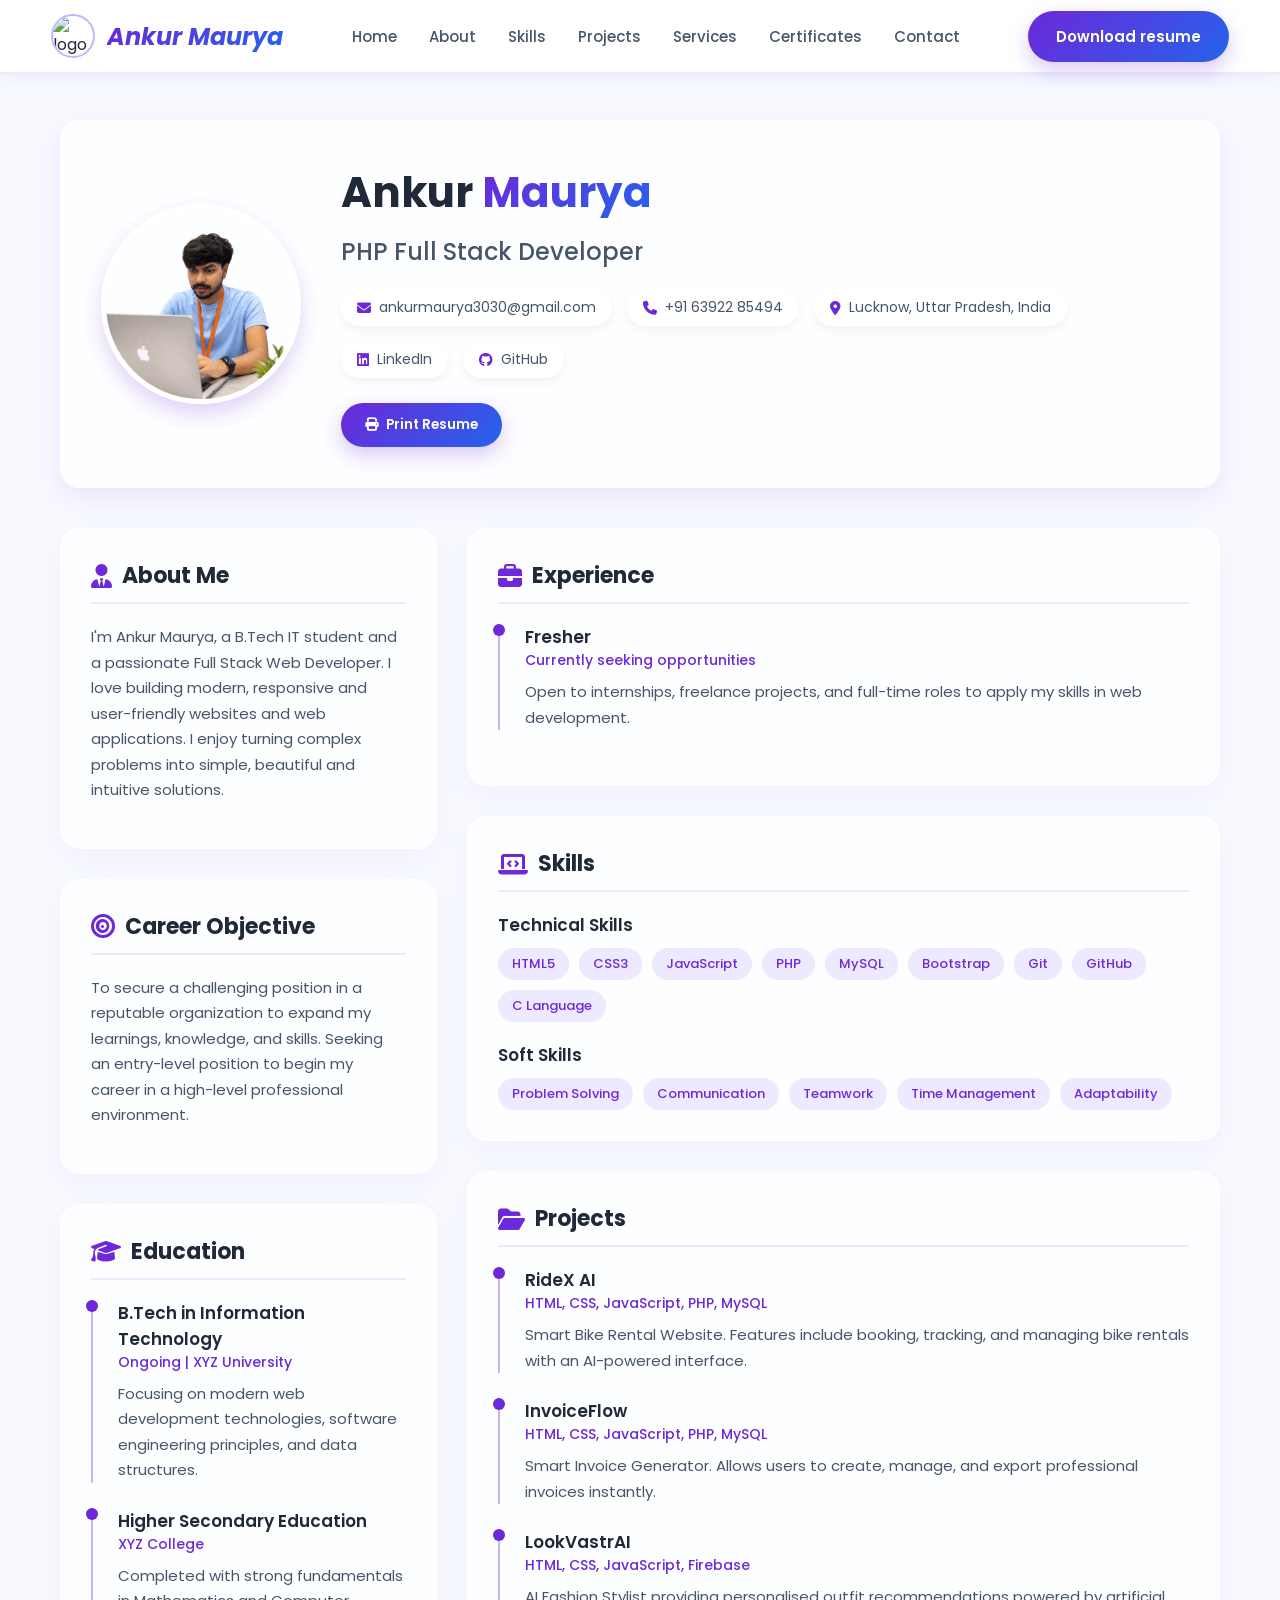
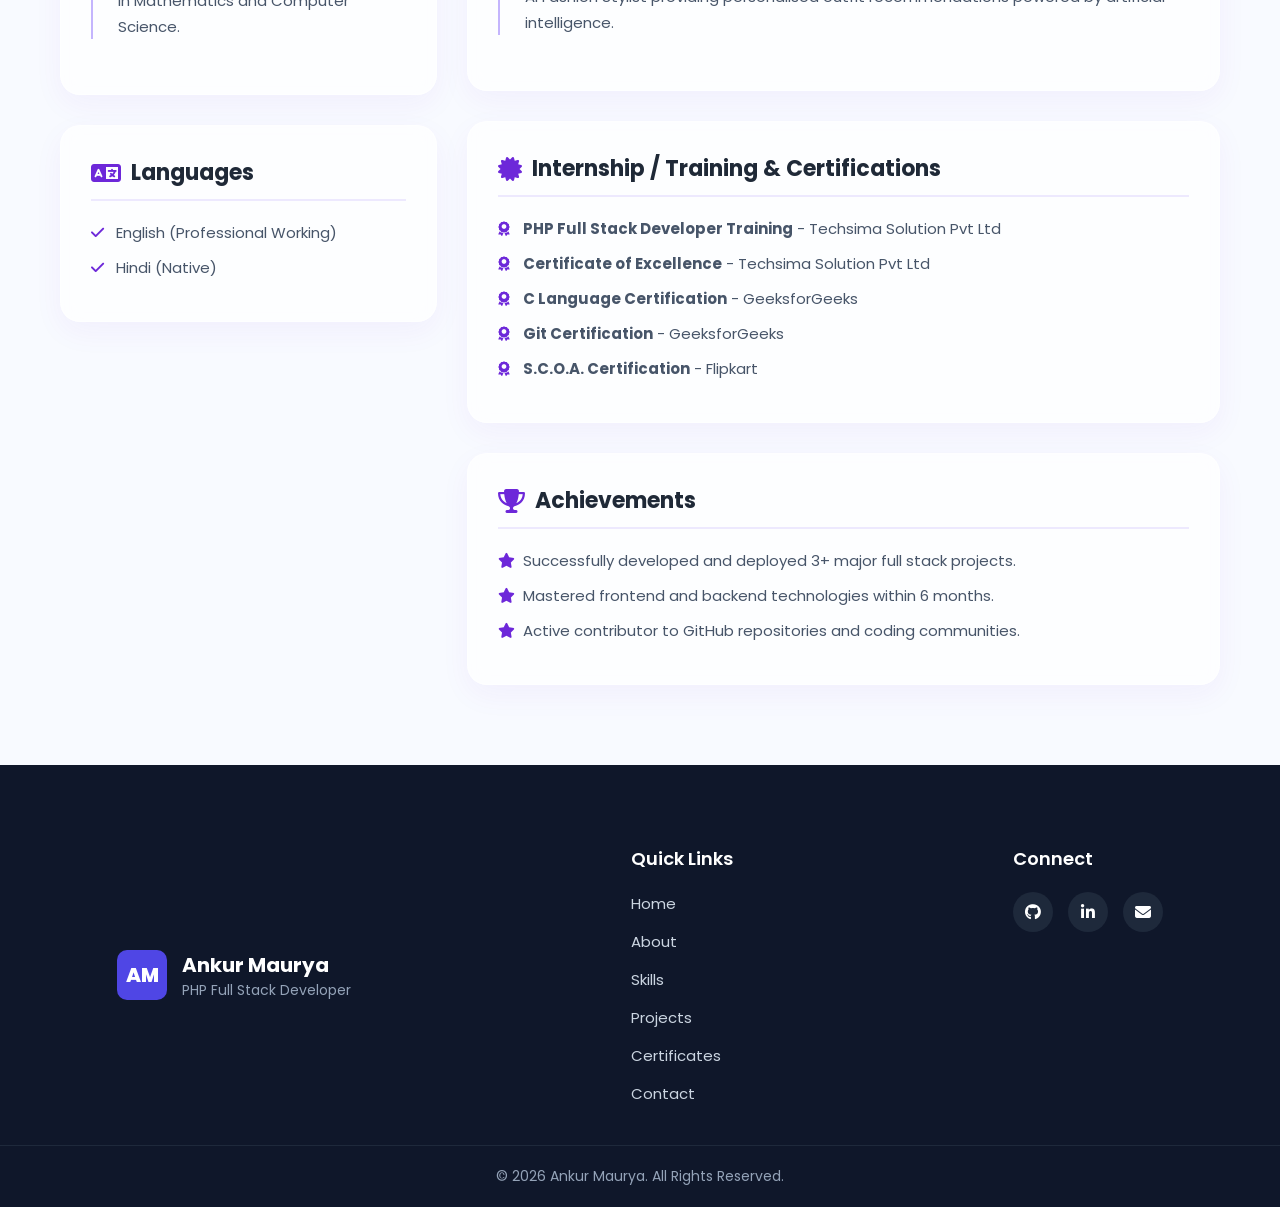
==== resume.html @ 9139eab4 "Add files via upload" ====
<!DOCTYPE html>
<html lang="en">
<head>
    <meta charset="UTF-8">
    <meta name="viewport" content="width=device-width, initial-scale=1.0">
    <title>Resume - Ankur Maurya</title>
    <link href="assests/css/style.css" rel="stylesheet">
    <link rel="stylesheet" href="https://cdnjs.cloudflare.com/ajax/libs/font-awesome/6.7.2/css/all.min.css">
    <link href="https://fonts.googleapis.com/css2?family=Poppins:wght@300;400;500;600;700;800&display=swap" rel="stylesheet">
    <style>
        .resume-container {
            max-width: 1200px;
            margin: 120px auto 50px auto;
            padding: 0 20px;
        }
        .resume-header-section {
            background: rgba(255, 255, 255, 0.7);
            backdrop-filter: blur(10px);
            border: 1px solid rgba(255, 255, 255, 0.5);
            border-radius: 20px;
            padding: 40px;
            display: flex;
            align-items: center;
            gap: 40px;
            box-shadow: 0 10px 30px rgba(109, 40, 217, 0.1);
            margin-bottom: 40px;
        }
        .resume-profile-img {
            width: 200px;
            height: 200px;
            border-radius: 50%;
            object-fit: cover;
            border: 5px solid #fff;
            box-shadow: 0 10px 20px rgba(109, 40, 217, 0.2);
        }
        .resume-header-info h1 {
            font-size: 42px;
            color: #1f2937;
            margin-bottom: 10px;
        }
        .resume-header-info h1 span {
            background: linear-gradient(135deg, #6d28d9, #2563eb);
            -webkit-background-clip: text;
            -webkit-text-fill-color: transparent;
        }
        .resume-job-title {
            font-size: 24px;
            color: #475569;
            font-weight: 500;
            margin-bottom: 20px;
        }
        .resume-contact-list {
            display: flex;
            flex-wrap: wrap;
            gap: 15px;
        }
        .resume-contact-item {
            display: flex;
            align-items: center;
            gap: 8px;
            background: #fff;
            padding: 8px 16px;
            border-radius: 50px;
            font-size: 14px;
            color: #475569;
            box-shadow: 0 4px 10px rgba(0, 0, 0, 0.05);
        }
        .resume-contact-item i {
            color: #6d28d9;
        }
        .resume-actions {
            margin-top: 25px;
            display: flex;
            gap: 15px;
        }
        .resume-btn {
            display: inline-flex;
            align-items: center;
            gap: 8px;
            padding: 12px 24px;
            border-radius: 50px;
            font-weight: 600;
            color: #fff;
            background: linear-gradient(135deg, #6d28d9, #2563eb);
            box-shadow: 0 8px 20px rgba(109, 40, 217, 0.25);
        }
        .resume-btn:hover {
            transform: translateY(-3px);
            box-shadow: 0 12px 28px rgba(109, 40, 217, 0.35);
            color: #fff;
        }
        .resume-btn-secondary {
            background: #fff;
            color: #6d28d9;
            border: 2px solid #ede9fe;
            box-shadow: 0 4px 10px rgba(0, 0, 0, 0.05);
        }
        .resume-btn-secondary:hover {
            border-color: #c4b5fd;
            background: #f8faff;
            color: #6d28d9;
        }
        .resume-grid {
            display: grid;
            grid-template-columns: 1fr 2fr;
            gap: 30px;
        }
        .resume-card {
            background: rgba(255, 255, 255, 0.7);
            backdrop-filter: blur(10px);
            border: 1px solid rgba(255, 255, 255, 0.5);
            border-radius: 20px;
            padding: 30px;
            box-shadow: 0 10px 30px rgba(109, 40, 217, 0.05);
            margin-bottom: 30px;
            transition: 0.3s;
        }
        .resume-card:hover {
            transform: translateY(-5px);
            box-shadow: 0 15px 35px rgba(109, 40, 217, 0.1);
        }
        .resume-section-title {
            font-size: 22px;
            color: #1f2937;
            margin-bottom: 20px;
            display: flex;
            align-items: center;
            gap: 10px;
            border-bottom: 2px solid #ede9fe;
            padding-bottom: 10px;
        }
        .resume-section-title i {
            color: #6d28d9;
            font-size: 24px;
        }
        .resume-text {
            color: #475569;
            line-height: 1.7;
            font-size: 15px;
            margin-bottom: 15px;
        }
        .resume-timeline-item {
            position: relative;
            padding-left: 25px;
            margin-bottom: 25px;
            border-left: 2px solid #c4b5fd;
        }
        .resume-timeline-item::before {
            content: "";
            position: absolute;
            left: -7px;
            top: 0;
            width: 12px;
            height: 12px;
            border-radius: 50%;
            background: #6d28d9;
        }
        .resume-item-title {
            font-weight: 600;
            color: #1f2937;
            font-size: 17px;
        }
        .resume-item-subtitle {
            color: #6d28d9;
            font-size: 14px;
            font-weight: 500;
            margin-bottom: 8px;
        }
        .resume-tag-container {
            display: flex;
            flex-wrap: wrap;
            gap: 10px;
        }
        .resume-tag {
            background: #ede9fe;
            color: #6d28d9;
            padding: 6px 14px;
            border-radius: 50px;
            font-size: 13px;
            font-weight: 500;
        }
        .resume-list {
            list-style: none;
        }
        .resume-list li {
            position: relative;
            padding-left: 25px;
            margin-bottom: 12px;
            color: #475569;
            font-size: 15px;
        }
        .resume-list li i {
            position: absolute;
            left: 0;
            top: 4px;
            color: #6d28d9;
        }
        @media (max-width: 991px) {
            .resume-grid {
                grid-template-columns: 1fr;
            }
            .resume-header-section {
                flex-direction: column;
                text-align: center;
            }
            .resume-contact-list {
                justify-content: center;
            }
            .resume-actions {
                justify-content: center;
            }
        }
        @media print {
            body {
                background: #fff;
            }
            .header, .footer, .back-top, .resume-actions, .side-menu {
                display: none !important;
            }
            .resume-container {
                margin: 0;
                padding: 0;
            }
            .resume-header-section, .resume-card {
                box-shadow: none;
                border: none;
            }
        }
    </style>
</head>
<body>
    <header class="header">
        <nav class="nav">
            <div class="nav-logo">
                <img src="images/logo.png" alt="logo" class="nav-img">
                <div class="nav-text">
                    <h2><i><b>Ankur Maurya</b></i></h2>
                </div>
            </div>
            <ul class="nav-links">
                <li><a href="index.html#home" class="nav-link">Home</a></li>
                <li><a href="index.html#about" class="nav-link">About</a></li>
                <li><a href="index.html#skills" class="nav-link">Skills</a></li>
                <li><a href="index.html#projects" class="nav-link">Projects</a></li>
                <li><a href="index.html#services" class="nav-link">Services</a></li>
                <li><a href="index.html#certificates" class="nav-link">Certificates</a></li>
                <li><a href="index.html#contact" class="nav-link">Contact</a></li>
            </ul>
            <div class="nav-actions">
                <a href="resume.html" class="nav-btn">Download resume</a>
                <div class="nav-menu-btn" id="menuBtn">
                    <i class="fa-solid fa-bars"></i>
                </div>
            </div>
        </nav>
        
        <div class="side-menu" id="sideMenu">
            <span class="side-menu-close" id="closeBtn">&times;</span>
            <div class="side-menu-user">
                <img src="images/user.png" alt="User" class="side-menu-img">
            </div>
            <ul class="side-menu-links">
                <li><a href="index.html#home" class="side-link">Home</a></li>
                <li><a href="index.html#about" class="side-link">About</a></li>
                <li><a href="index.html#skills" class="side-link">Skills</a></li>
                <li><a href="index.html#projects" class="side-link">Projects</a></li>
                <li><a href="index.html#services" class="side-link">Services</a></li>
                <li><a href="index.html#certificates" class="side-link">Certificates</a></li>
                <li><a href="index.html#contact" class="side-link">Contact</a></li>
            </ul>
        </div>
    </header>

    <div class="resume-container">
        <div class="resume-header-section" data-animate="fade-up">
            <img src="assests/images/ankurm.png" alt="Ankur Maurya" class="resume-profile-img">
            <div class="resume-header-info">
                <h1>Ankur <span>Maurya</span></h1>
                <div class="resume-job-title">PHP Full Stack Developer</div>
                
                <div class="resume-contact-list">
                    <div class="resume-contact-item">
                        <i class="fa-solid fa-envelope"></i> ankurmaurya3030@gmail.com
                    </div>
                    <div class="resume-contact-item">
                        <i class="fa-solid fa-phone"></i> +91 63922 85494
                    </div>
                    <div class="resume-contact-item">
                        <i class="fa-solid fa-location-dot"></i> Lucknow, Uttar Pradesh, India
                    </div>
                    <a href="#" class="resume-contact-item" target="_blank">
                        <i class="fa-brands fa-linkedin"></i> LinkedIn
                    </a>
                    <a href="#" class="resume-contact-item" target="_blank">
                        <i class="fa-brands fa-github"></i> GitHub
                    </a>
                </div>
                
                <div class="resume-actions">
                    <button class="resume-btn" onclick="window.print()">
                        <i class="fa-solid fa-print"></i> Print Resume
                    </button>
                    
                </div>
            </div>
        </div>

        <div class="resume-grid">
            <div class="resume-column-left">
                <div class="resume-card" data-animate="fade-right">
                    <h2 class="resume-section-title"><i class="fa-solid fa-user-tie"></i> About Me</h2>
                    <p class="resume-text">
                        I'm Ankur Maurya, a B.Tech IT student and a passionate Full Stack Web Developer. I love building modern, responsive and user-friendly websites and web applications. I enjoy turning complex problems into simple, beautiful and intuitive solutions.
                    </p>
                </div>

                <div class="resume-card" data-animate="fade-right">
                    <h2 class="resume-section-title"><i class="fa-solid fa-bullseye"></i> Career Objective</h2>
                    <p class="resume-text">
                        To secure a challenging position in a reputable organization to expand my learnings, knowledge, and skills. Seeking an entry-level position to begin my career in a high-level professional environment.
                    </p>
                </div>

                <div class="resume-card" data-animate="fade-right">
                    <h2 class="resume-section-title"><i class="fa-solid fa-graduation-cap"></i> Education</h2>
                    
                    <div class="resume-timeline-item">
                        <div class="resume-item-title">B.Tech in Information Technology</div>
                        <div class="resume-item-subtitle">Ongoing | XYZ University</div>
                        <p class="resume-text">Focusing on modern web development technologies, software engineering principles, and data structures.</p>
                    </div>
                    
                    <div class="resume-timeline-item">
                        <div class="resume-item-title">Higher Secondary Education</div>
                        <div class="resume-item-subtitle">XYZ College</div>
                        <p class="resume-text">Completed with strong fundamentals in Mathematics and Computer Science.</p>
                    </div>
                </div>

                <div class="resume-card" data-animate="fade-right">
                    <h2 class="resume-section-title"><i class="fa-solid fa-language"></i> Languages</h2>
                    <ul class="resume-list">
                        <li><i class="fa-solid fa-check"></i> English (Professional Working)</li>
                        <li><i class="fa-solid fa-check"></i> Hindi (Native)</li>
                    </ul>
                </div>
            </div>

            <div class="resume-column-right">
                <div class="resume-card" data-animate="fade-left">
                    <h2 class="resume-section-title"><i class="fa-solid fa-briefcase"></i> Experience</h2>
                    <div class="resume-timeline-item">
                        <div class="resume-item-title">Fresher</div>
                        <div class="resume-item-subtitle">Currently seeking opportunities</div>
                        <p class="resume-text">Open to internships, freelance projects, and full-time roles to apply my skills in web development.</p>
                    </div>
                </div>
                
                <div class="resume-card" data-animate="fade-left">
                    <h2 class="resume-section-title"><i class="fa-solid fa-laptop-code"></i> Skills</h2>
                    
                    <h3 class="resume-item-title" style="margin-bottom: 10px;">Technical Skills</h3>
                    <div class="resume-tag-container" style="margin-bottom: 20px;">
                        <span class="resume-tag">HTML5</span>
                        <span class="resume-tag">CSS3</span>
                        <span class="resume-tag">JavaScript</span>
                        <span class="resume-tag">PHP</span>
                        <span class="resume-tag">MySQL</span>
                        <span class="resume-tag">Bootstrap</span>
                        <span class="resume-tag">Git</span>
                        <span class="resume-tag">GitHub</span>
                        <span class="resume-tag">C Language</span>
                    </div>

                    <h3 class="resume-item-title" style="margin-bottom: 10px;">Soft Skills</h3>
                    <div class="resume-tag-container">
                        <span class="resume-tag">Problem Solving</span>
                        <span class="resume-tag">Communication</span>
                        <span class="resume-tag">Teamwork</span>
                        <span class="resume-tag">Time Management</span>
                        <span class="resume-tag">Adaptability</span>
                    </div>
                </div>

                <div class="resume-card" data-animate="fade-left">
                    <h2 class="resume-section-title"><i class="fa-solid fa-folder-open"></i> Projects</h2>
                    
                    <div class="resume-timeline-item">
                        <div class="resume-item-title">RideX AI</div>
                        <div class="resume-item-subtitle">HTML, CSS, JavaScript, PHP, MySQL</div>
                        <p class="resume-text">Smart Bike Rental Website. Features include booking, tracking, and managing bike rentals with an AI-powered interface.</p>
                    </div>
                    
                    <div class="resume-timeline-item">
                        <div class="resume-item-title">InvoiceFlow</div>
                        <div class="resume-item-subtitle">HTML, CSS, JavaScript, PHP, MySQL</div>
                        <p class="resume-text">Smart Invoice Generator. Allows users to create, manage, and export professional invoices instantly.</p>
                    </div>

                    <div class="resume-timeline-item">
                        <div class="resume-item-title">LookVastrAI</div>
                        <div class="resume-item-subtitle">HTML, CSS, JavaScript, Firebase</div>
                        <p class="resume-text">AI Fashion Stylist providing personalised outfit recommendations powered by artificial intelligence.</p>
                    </div>
                </div>
                
                <div class="resume-card" data-animate="fade-left">
                    <h2 class="resume-section-title"><i class="fa-solid fa-certificate"></i> Internship / Training & Certifications</h2>
                    <ul class="resume-list">
                        <li><i class="fa-solid fa-award"></i> <strong>PHP Full Stack Developer Training</strong> - Techsima Solution Pvt Ltd</li>
                        <li><i class="fa-solid fa-award"></i> <strong>Certificate of Excellence</strong> - Techsima Solution Pvt Ltd</li>
                        <li><i class="fa-solid fa-award"></i> <strong>C Language Certification</strong> - GeeksforGeeks</li>
                        <li><i class="fa-solid fa-award"></i> <strong>Git Certification</strong> - GeeksforGeeks</li>
                        <li><i class="fa-solid fa-award"></i> <strong>S.C.O.A. Certification</strong> - Flipkart</li>
                    </ul>
                </div>

                <div class="resume-card" data-animate="fade-left">
                    <h2 class="resume-section-title"><i class="fa-solid fa-trophy"></i> Achievements</h2>
                    <ul class="resume-list">
                        <li><i class="fa-solid fa-star"></i> Successfully developed and deployed 3+ major full stack projects.</li>
                        <li><i class="fa-solid fa-star"></i> Mastered frontend and backend technologies within 6 months.</li>
                        <li><i class="fa-solid fa-star"></i> Active contributor to GitHub repositories and coding communities.</li>
                    </ul>
                </div>
            </div>
        </div>
    </div>

    <footer class="footer">
        <div class="footer-top">
            <div class="footer-brand">
                <div class="footer-logo">AM</div>
                <div class="footer-brand-text">
                    <p class="footer-name">Ankur Maurya</p>
                    <p class="footer-role">PHP Full Stack Developer</p>
                </div>
            </div>
            <div class="footer-links">
                <p class="footer-title">Quick Links</p>
                <div class="footer-nav">
                    <a href="index.html#home" class="footer-link">Home</a>
                    <a href="index.html#about" class="footer-link">About</a>
                    <a href="index.html#skills" class="footer-link">Skills</a>
                    <a href="index.html#projects" class="footer-link">Projects</a>
                    <a href="index.html#certificates" class="footer-link">Certificates</a>
                    <a href="index.html#contact" class="footer-link">Contact</a>
                </div>
            </div>
            <div class="footer-connect">
                <p class="footer-title">Connect</p>
                <div class="footer-social-list">
                    <a href="#" class="footer-social-icon" target="_blank"><i class="fa-brands fa-github"></i></a>
                    <a href="#" class="footer-social-icon footer-icon-linkedin" target="_blank"><i class="fa-brands fa-linkedin-in"></i></a>
                    <a href="mailto:ankurmaurya3030@gmail.com" class="footer-social-icon footer-icon-mail"><i class="fa-solid fa-envelope"></i></a>
                </div>
            </div>
        </div>
        <div class="footer-bottom">
            <p class="footer-copy">&copy; <span id="footerYear"></span> Ankur Maurya. All Rights Reserved.</p>
        </div>
    </footer>

    <button class="back-top" id="backTop">
        <i class="fa-solid fa-arrow-up"></i>
    </button>

    <script src="assests/js/script.js"></script>
</body>
</html>
---- assests/css/style.css ----
@import url('https://fonts.googleapis.com/css2?family=Poppins:wght@300;400;500;600;700;800&display=swap');

/* ANIMATIONS BASE CLASSES */
[data-animate] {
    opacity: 0;
    transition: opacity 0.7s ease, transform 0.7s ease;
}

[data-animate="fade-up"] {
    transform: translateY(55px);
}

[data-animate="fade-left"] {
    transform: translateX(-60px);
}

[data-animate="fade-right"] {
    transform: translateX(60px);
}

[data-animate="zoom"] {
    transform: scale(0.85);
}

[data-animate].animated {
    opacity: 1;
    transform: translate(0) scale(1);
}

* {
    margin: 0;
    padding: 0;
    box-sizing: border-box;
    font-family: 'Poppins', sans-serif;
    text-decoration: none;
    list-style: none;
}

html {
    scroll-behavior: smooth;
}

body {
    background: #f8faff;
    color: #1f2937;
    overflow-x: hidden;
    opacity: 0;
    transition: opacity 0.8s ease;
}

img {
    width: 100%;
    display: block;
}

a {
    color: inherit;
    transition: 0.3s;
}

button {
    border: none;
    outline: none;
    cursor: pointer;
    transition: 0.35s;
}

button:active {
    transform: scale(0.95);
}

.header {
    position: fixed;
    top: 0;
    left: 0;
    width: 100%;
    background: #ffffff;
    box-shadow: 0 2px 20px rgba(79, 70, 229, 0.10);
    border-bottom: 2px solid #ede9fe;
    z-index: 1000;
    transition: 0.4s;
}

.nav {
    max-width: 1250px;
    margin: 0 auto;
    height: 72px;
    display: flex;
    justify-content: space-between;
    align-items: center;
    padding: 0 36px;
}

.nav-logo {
    display: flex;
    align-items: center;
    gap: 12px;
}

.nav-img {
    width: 44px;
    height: 44px;
    object-fit: cover;
    border-radius: 50%;
    border: 2px solid #c4b5fd;
    transition: 0.4s;
}

.nav-logo:hover .nav-img {
    transform: rotate(10deg) scale(1.08);
}

.nav-text h2 {
    font-size: 24px;
    font-weight: 800;
    background: linear-gradient(135deg, #6d28d9, #2563eb);
    -webkit-background-clip: text;
    -webkit-text-fill-color: transparent;
    transition: 0.3s;
}

.nav-links {
    display: flex;
    gap: 32px;
    align-items: center;
}

.nav-link {
    position: relative;
    font-size: 15px;
    font-weight: 500;
    color: #475569;
    transition: color 0.3s ease, transform 0.3s ease;
}

.nav-link::after {
    content: "";
    position: absolute;
    left: 0;
    bottom: -6px;
    width: 0;
    height: 2px;
    background: #6d28d9;
    transition: 0.3s;
}

.nav-link:hover {
    color: #6d28d9;
    transform: translateY(-2px);
}

.nav-link:hover::after {
    width: 100%;
}

.nav-link.active {
    color: #6d28d9;
    font-weight: 700;
}

.nav-link.active::after {
    width: 100%;
}

.nav-actions {
    display: flex;
    align-items: center;
    gap: 20px;
}

.nav-btn {
    display: flex;
    align-items: center;
    justify-content: center;
    padding: 14px 28px;
    background: linear-gradient(135deg, #6d28d9, #2563eb);
    color: #ffffff;
    font-size: 15px;
    font-weight: 600;
    border-radius: 50px;
    transition: all 0.3s ease;
    box-shadow: 0 8px 20px rgba(109, 40, 217, 0.25);
}

.nav-btn:hover {
    background: linear-gradient(135deg, #5b21b6, #1d4ed8);
    transform: translateY(-3px);
    box-shadow: 0 12px 28px rgba(109, 40, 217, 0.35);
    color: #ffffff;
}

.nav-menu-btn {
    display: none;
    font-size: 26px;
    color: #6d28d9;
    cursor: pointer;
    transition: 0.3s;
}

.side-menu {
    position: fixed;
    top: 0;
    left: -100%;
    width: 280px;
    height: 100vh;
    background: #ffffff;
    box-shadow: 6px 0 30px rgba(79, 70, 229, 0.12);
    transition: 0.4s ease;
    z-index: 2000;
    padding: 30px;
    border-right: 2px solid #ede9fe;
}

.side-menu.active {
    left: 0;
}

.side-menu-close {
    font-size: 32px;
    cursor: pointer;
    float: right;
    color: #6d28d9;
    transition: 0.3s;
}

.side-menu-close:hover {
    transform: rotate(90deg);
}

.side-menu-user {
    margin-top: 60px;
    text-align: center;
}

.side-menu-img {
    width: 120px;
    height: 120px;
    border-radius: 50%;
    margin: 0 auto;
    border: 3px solid #6d28d9;
    box-shadow: 0 0 18px rgba(109, 40, 217, 0.2);
}

.side-menu-links {
    margin-top: 30px;
    display: flex;
    flex-direction: column;
    gap: 15px;
    text-align: center;
}

.side-link {
    font-size: 16px;
    color: #475569;
    font-weight: 500;
}

.hero {
    min-height: 100vh;
    display: flex;
    justify-content: center;
    align-items: center;
    padding: 100px 8% 60px;
    background: linear-gradient(135deg, #f0f4ff 0%, #faf5ff 50%, #f0f9ff 100%);
}

.hero-left {
    width: 50%;
    max-width: 600px;
}

.hero-badge {
    display: inline-flex;
    align-items: center;
    gap: 10px;
    padding: 10px 20px;
    background: #ffffff;
    border: 2px solid #e0e7ff;
    border-radius: 50px;
    margin-bottom: 20px;
    box-shadow: 0 4px 20px rgba(79, 70, 229, 0.1);
}

.hero-dot {
    width: 10px;
    height: 10px;
    border-radius: 50%;
    background: #22c55e;
}

.hero-badge-text {
    font-size: 14px;
    font-weight: 600;
    color: #4f46e5;
}

.hero-tag {
    display: inline-block;
    padding: 10px 22px;
    border-radius: 50px;
    background: #eef2ff;
    color: #4f46e5;
    font-size: 14px;
    font-weight: 600;
    margin-bottom: 28px;
    border: 1px solid #c7d2fe;
}

.hero-subtitle {
    font-size: 20px;
    color: #64748b;
    font-weight: 500;
    margin-bottom: 8px;
}

.hero-title {
    font-size: 72px;
    font-weight: 900;
    color: #0f172a;
    line-height: 1.1;
    margin-bottom: 18px;
}

.hero-highlight {
    background: linear-gradient(135deg, #4f46e5, #7c3aed);
    -webkit-background-clip: text;
    -webkit-text-fill-color: transparent;
}

.hero-role {
    font-size: 26px;
    font-weight: 700;
    color: #1e293b;
    margin-bottom: 22px;
}

.hero-role-prefix {
    color: #64748b;
    font-weight: 500;
}

.hero-typing {
    color: #4f46e5;
}

.hero-text {
    font-size: 17px;
    line-height: 30px;
    color: #64748b;
    max-width: 520px;
    margin-bottom: 38px;
}

.hero-buttons {
    display: flex;
    align-items: center;
    gap: 18px;
    margin-bottom: 42px;
}

.hero-btn-primary {
    padding: 16px 36px;
    border-radius: 50px;
    background: linear-gradient(135deg, #4f46e5, #7c3aed);
    color: #ffffff;
    font-size: 16px;
    font-weight: 700;
    display: flex;
    align-items: center;
    gap: 10px;
    box-shadow: 0 12px 35px rgba(79, 70, 229, 0.4);
}

.hero-btn-primary:hover {
    transform: translateY(-5px);
    box-shadow: 0 18px 45px rgba(79, 70, 229, 0.5);
}

.hero-btn-secondary {
    padding: 16px 36px;
    border-radius: 50px;
    background: #ffffff;
    color: #4f46e5;
    font-size: 16px;
    font-weight: 700;
    border: 2px solid #4f46e5;
    display: flex;
    align-items: center;
    gap: 10px;
}

.hero-btn-secondary:hover {
    background: #4f46e5;
    color: #ffffff;
    transform: translateY(-5px);
    box-shadow: 0 12px 35px rgba(79, 70, 229, 0.3);
}

.hero-social {
    display: flex;
    align-items: center;
    gap: 14px;
}

.hero-social-link {
    display: flex;
    align-items: center;
    gap: 8px;
    padding: 10px 20px;
    border-radius: 50px;
    background: #ffffff;
    border: 2px solid #e2e8f0;
    color: #374151;
    font-size: 14px;
    font-weight: 600;
    box-shadow: 0 4px 15px rgba(0, 0, 0, 0.06);
}

.hero-social-link:hover {
    background: #1a1a2e;
    color: #ffffff;
    border-color: #1a1a2e;
    transform: translateY(-4px);
    box-shadow: 0 10px 25px rgba(0, 0, 0, 0.2);
}

.hero-linkedin:hover {
    background: #0a66c2;
    border-color: #0a66c2;
}

.hero-mail:hover {
    background: #ea4335;
    border-color: #ea4335;
}

.hero-right {
    width: 50%;
    display: flex;
    justify-content: center;
    align-items: center;
    position: relative;
}

.hero-img-box {
    width: 400px;
    height: 400px;
    border-radius: 50%;
    background: linear-gradient(135deg, #eef2ff, #f5f3ff);
    border: 4px solid #e0e7ff;
    overflow: hidden;
    display: flex;
    align-items: flex-end;
    justify-content: center;
    box-shadow: 0 30px 80px rgba(79, 70, 229, 0.25);
}

.hero-img {
    width: 100%;
    height: 100%;
    object-fit: cover;
}

.hero-stat {
    position: absolute;
    display: flex;
    align-items: center;
    gap: 12px;
    background: #ffffff;
    border-radius: 18px;
    padding: 14px 18px;
    box-shadow: 0 15px 40px rgba(0, 0, 0, 0.12);
    border: 2px solid #e0e7ff;
}

.hero-stat-left {
    left: -30px;
    top: 60px;
}

.hero-stat-right {
    right: -20px;
    bottom: 80px;
}

.hero-stat-icon {
    font-size: 28px;
    color: #4f46e5;
}

.hero-stat-text {
    display: flex;
    flex-direction: column;
}

.hero-stat-num {
    font-size: 18px;
    font-weight: 800;
    color: #0f172a;
}

.hero-stat-desc {
    font-size: 12px;
    color: #64748b;
    font-weight: 500;
}

.about {
    padding: 100px 8%;
    display: flex;
    align-items: center;
    gap: 60px;
    max-width: 1250px;
    margin: 0 auto;
}

.about-left {
    width: 45%;
    position: relative;
}

.about-img {
    width: 100%;
    border-radius: 20px;
    background: #eef2ff;
}

.about-work {
    position: absolute;
    bottom: 30px;
    right: -30px;
    background: #ffffff;
    padding: 15px 25px;
    border-radius: 15px;
    box-shadow: 0 10px 30px rgba(0, 0, 0, 0.1);
    display: flex;
    align-items: center;
    gap: 15px;
}

.about-dot {
    width: 15px;
    height: 15px;
    background: #22c55e;
    border-radius: 50%;
}

.about-work-title {
    font-size: 16px;
    color: #0f172a;
}

.about-work-desc {
    font-size: 13px;
    color: #64748b;
}

.about-right {
    width: 55%;
}

.about-label {
    font-size: 14px;
    font-weight: 600;
    color: #4f46e5;
    display: flex;
    align-items: center;
    gap: 8px;
    margin-bottom: 10px;
}

.about-label-icon {
    font-size: 10px;
}

.about-title {
    font-size: 40px;
    font-weight: 800;
    color: #0f172a;
    margin-bottom: 15px;
}

.about-highlight {
    color: #4f46e5;
}

.about-line {
    width: 60px;
    height: 4px;
    background: #4f46e5;
    border-radius: 5px;
    margin-bottom: 25px;
}

.about-text {
    font-size: 16px;
    color: #64748b;
    line-height: 1.8;
    margin-bottom: 15px;
}

.about-cards {
    display: flex;
    gap: 20px;
    margin-top: 30px;
    margin-bottom: 30px;
}

.about-card {
    background: #ffffff;
    padding: 20px;
    border-radius: 15px;
    box-shadow: 0 5px 20px rgba(0, 0, 0, 0.05);
    border: 1px solid #e0e7ff;
    flex: 1;
    text-align: center;
    transition: 0.4s ease;
}

.about-card:hover {
    transform: translateY(-8px);
    box-shadow: 0 15px 30px rgba(79, 70, 229, 0.15);
    border-color: #c7d2fe;
}

.about-icon {
    font-size: 24px;
    color: #4f46e5;
    margin-bottom: 10px;
}

.about-card-num {
    font-size: 22px;
    font-weight: 800;
    color: #0f172a;
}

.about-card-title {
    font-size: 14px;
    font-weight: 600;
    color: #374151;
}

.about-card-desc {
    font-size: 12px;
    color: #64748b;
}

.about-buttons {
    display: flex;
    gap: 20px;
}

.about-btn-primary {
    padding: 14px 28px;
    background: linear-gradient(135deg, #4f46e5, #7c3aed);
    color: #ffffff;
    border-radius: 50px;
    font-weight: 600;
    display: flex;
    align-items: center;
    gap: 10px;
}

.about-btn-primary:hover {
    transform: translateY(-5px);
    box-shadow: 0 12px 35px rgba(79, 70, 229, 0.4);
}

.about-btn-secondary {
    padding: 14px 28px;
    background: #ffffff;
    color: #4f46e5;
    border: 2px solid #4f46e5;
    border-radius: 50px;
    font-weight: 600;
    display: flex;
    align-items: center;
    gap: 10px;
}

.about-btn-secondary:hover {
    background: #4f46e5;
    color: #ffffff;
    transform: translateY(-5px);
    box-shadow: 0 12px 35px rgba(79, 70, 229, 0.3);
}

.technology {
    padding: 80px 8%;
    background: #ffffff;
    text-align: center;
}

.technology-title {
    font-size: 32px;
    font-weight: 800;
    color: #0f172a;
    margin-bottom: 10px;
}

.technology-line {
    width: 60px;
    height: 4px;
    background: #4f46e5;
    border-radius: 5px;
    margin: 0 auto 40px;
}

.technology-list {
    display: flex;
    justify-content: center;
    flex-wrap: wrap;
    gap: 20px;
    max-width: 1000px;
    margin: 0 auto;
}

.technology-card {
    background: #f8faff;
    padding: 20px 30px;
    border-radius: 15px;
    display: flex;
    flex-direction: column;
    align-items: center;
    gap: 10px;
    border: 1px solid #e0e7ff;
    width: 120px;
    transition: 0.4s ease;
}

.technology-card:hover {
    transform: translateY(-8px);
    box-shadow: 0 15px 30px rgba(79, 70, 229, 0.15);
    border-color: #c7d2fe;
}

.technology-icon {
    font-size: 36px;
    color: #4f46e5;
    transition: 0.4s ease;
}

.technology-card:hover .technology-icon {
    transform: scale(1.1);
}

.technology-name {
    font-size: 14px;
    font-weight: 600;
    color: #374151;
}

.skills {
    padding: 100px 8%;
    max-width: 1250px;
    margin: 0 auto;
}

.skills-header {
    text-align: center;
    margin-bottom: 60px;
}

.skills-label {
    font-size: 14px;
    font-weight: 600;
    color: #4f46e5;
}

.skills-title {
    font-size: 40px;
    font-weight: 800;
    color: #0f172a;
    margin-top: 5px;
}

.skills-highlight {
    color: #4f46e5;
}

.skills-line {
    width: 60px;
    height: 4px;
    background: #4f46e5;
    border-radius: 5px;
    margin: 15px auto;
}

.skills-desc {
    color: #64748b;
    font-size: 16px;
}

.skills-main {
    display: flex;
    gap: 60px;
}

.skills-left {
    width: 50%;
}

.skills-subtitle {
    font-size: 22px;
    color: #0f172a;
    margin-bottom: 30px;
    display: flex;
    align-items: center;
    gap: 10px;
}

.skills-subtitle-icon {
    color: #4f46e5;
}

.skill-bar {
    margin-bottom: 25px;
}

.skill-info {
    display: flex;
    justify-content: space-between;
    margin-bottom: 10px;
}

.skill-name {
    font-weight: 600;
    color: #374151;
    display: flex;
    align-items: center;
    gap: 10px;
}

.skill-icon {
    color: #4f46e5;
    font-size: 18px;
}

.skill-percent {
    color: #4f46e5;
    font-weight: 700;
}

.skill-track {
    width: 100%;
    height: 10px;
    background: #e2e8f0;
    border-radius: 10px;
    overflow: hidden;
}

.skill-fill {
    height: 100%;
    background: linear-gradient(90deg, #4f46e5, #818cf8);
    border-radius: 10px;
    transition: width 1s ease-in-out;
}

.skills-right {
    width: 50%;
    display: flex;
    flex-direction: column;
    gap: 25px;
}

.skill-card {
    background: #ffffff;
    padding: 25px;
    border-radius: 15px;
    box-shadow: 0 5px 20px rgba(0, 0, 0, 0.05);
    border: 1px solid #e0e7ff;
    transition: 0.4s ease;
}

.skill-card:hover {
    transform: translateY(-8px);
    box-shadow: 0 15px 30px rgba(79, 70, 229, 0.15);
    border-color: #c7d2fe;
}

.skill-card-header {
    display: flex;
    align-items: center;
    gap: 15px;
    margin-bottom: 20px;
}

.skill-card-icon {
    width: 50px;
    height: 50px;
    border-radius: 12px;
    display: flex;
    justify-content: center;
    align-items: center;
    font-size: 20px;
}

.frontend-icon {
    background: #eef2ff;
    color: #4f46e5;
}

.backend-icon {
    background: #f0fdf4;
    color: #22c55e;
}

.tools-icon {
    background: #fffbeb;
    color: #f59e0b;
}

.skill-card-title {
    font-size: 20px;
    color: #0f172a;
}

.skill-card-items {
    display: flex;
    flex-wrap: wrap;
    gap: 15px;
}

.skill-item {
    display: flex;
    align-items: center;
    gap: 8px;
    padding: 8px 15px;
    background: #f8faff;
    border: 1px solid #e2e8f0;
    border-radius: 50px;
    transition: 0.3s ease;
}

.skill-item:hover {
    background: #eef2ff;
    border-color: #c7d2fe;
    transform: translateY(-3px);
    box-shadow: 0 5px 15px rgba(79, 70, 229, 0.1);
}

.skill-item-icon {
    color: #4f46e5;
}

.skill-item-name {
    font-size: 14px;
    font-weight: 500;
    color: #374151;
}

.projects {
    padding: 100px 8%;
    background: #ffffff;
}

.projects-header {
    text-align: center;
    margin-bottom: 60px;
    max-width: 1250px;
    margin-left: auto;
    margin-right: auto;
}

.projects-label {
    font-size: 14px;
    font-weight: 600;
    color: #4f46e5;
}

.projects-title {
    font-size: 40px;
    font-weight: 800;
    color: #0f172a;
    margin-top: 5px;
}

.projects-highlight {
    color: #4f46e5;
}

.projects-line {
    width: 60px;
    height: 4px;
    background: #4f46e5;
    border-radius: 5px;
    margin: 15px auto;
}

.projects-desc {
    color: #64748b;
    font-size: 16px;
}

.projects-list {
    display: flex;
    flex-wrap: wrap;
    gap: 30px;
    max-width: 1250px;
    margin: 0 auto;
    justify-content: center;
}

.project-card {
    width: calc(33.333% - 20px);
    background: #ffffff;
    border-radius: 20px;
    overflow: hidden;
    box-shadow: 0 10px 30px rgba(0, 0, 0, 0.08);
    border: 1px solid #e0e7ff;
    transition: 0.4s ease;
}

.project-card:hover {
    transform: translateY(-10px);
    box-shadow: 0 20px 40px rgba(0, 0, 0, 0.12);
}

.project-img-container {
    overflow: hidden;
}

.project-img {
    width: 100%;
    height: 250px;
    object-fit: cover;
    transition: transform 0.5s ease;
}

.project-card:hover .project-img {
    transform: scale(1.05);
}

.project-content {
    padding: 25px;
}

.project-name {
    font-size: 22px;
    font-weight: 700;
    color: #0f172a;
    margin-bottom: 10px;
}

.project-text {
    font-size: 15px;
    color: #64748b;
    margin-bottom: 20px;
    line-height: 1.6;
}

.project-tags {
    display: flex;
    flex-wrap: wrap;
    gap: 10px;
    margin-bottom: 25px;
}

.project-tag {
    padding: 6px 12px;
    background: #eef2ff;
    color: #4f46e5;
    font-size: 13px;
    font-weight: 600;
    border-radius: 5px;
}

.project-actions {
    display: flex;
    gap: 15px;
}

.project-btn-primary {
    padding: 10px 20px;
    background: #4f46e5;
    color: #ffffff;
    border-radius: 8px;
    font-size: 14px;
    font-weight: 600;
    display: flex;
    align-items: center;
    gap: 8px;
}

.project-btn-primary:hover {
    background: #4338ca;
    transform: translateY(-3px);
}

.project-btn-secondary {
    padding: 10px 20px;
    background: #f1f5f9;
    color: #334155;
    border-radius: 8px;
    font-size: 14px;
    font-weight: 600;
    display: flex;
    align-items: center;
    gap: 8px;
}

.project-btn-secondary:hover {
    background: #e2e8f0;
    transform: translateY(-3px);
}

.services {
    padding: 100px 8%;
    background: #f8faff;
}

.services-header {
    text-align: center;
    margin-bottom: 60px;
    max-width: 1250px;
    margin-left: auto;
    margin-right: auto;
}

.services-label {
    font-size: 14px;
    font-weight: 600;
    color: #4f46e5;
}

.services-title {
    font-size: 40px;
    font-weight: 800;
    color: #0f172a;
    margin-top: 5px;
}

.services-highlight {
    color: #4f46e5;
}

.services-line {
    width: 60px;
    height: 4px;
    background: #4f46e5;
    border-radius: 5px;
    margin: 15px auto;
}

.services-desc {
    color: #64748b;
    font-size: 16px;
}

.services-list {
    display: flex;
    flex-wrap: wrap;
    gap: 30px;
    max-width: 1250px;
    margin: 0 auto;
    justify-content: center;
}

.service-card {
    width: calc(33.333% - 20px);
    background: #ffffff;
    padding: 40px 30px;
    border-radius: 20px;
    box-shadow: 0 10px 30px rgba(0, 0, 0, 0.05);
    border: 1px solid #e0e7ff;
    text-align: center;
    transition: 0.4s ease;
}

.service-card:hover {
    transform: translateY(-10px);
    box-shadow: 0 15px 35px rgba(79, 70, 229, 0.15);
    border-color: #c7d2fe;
}

.service-icon {
    width: 70px;
    height: 70px;
    background: #eef2ff;
    color: #4f46e5;
    font-size: 30px;
    border-radius: 50%;
    display: flex;
    justify-content: center;
    align-items: center;
    margin: 0 auto 20px;
    transition: 0.4s;
}

.service-card:hover .service-icon {
    background: #4f46e5;
    color: #ffffff;
    transform: scale(1.1);
}

.service-name {
    font-size: 22px;
    font-weight: 700;
    color: #0f172a;
    margin-bottom: 15px;
}

.service-text {
    font-size: 15px;
    color: #64748b;
    line-height: 1.6;
}

.experience {
    padding: 100px 8%;
    background: #ffffff;
}

.experience-header {
    text-align: center;
    margin-bottom: 60px;
    max-width: 1250px;
    margin-left: auto;
    margin-right: auto;
}

.experience-label {
    font-size: 14px;
    font-weight: 600;
    color: #4f46e5;
}

.experience-title {
    font-size: 40px;
    font-weight: 800;
    color: #0f172a;
    margin-top: 5px;
}

.experience-highlight {
    color: #4f46e5;
}

.experience-line {
    width: 60px;
    height: 4px;
    background: #4f46e5;
    border-radius: 5px;
    margin: 15px auto;
}

.experience-desc {
    color: #64748b;
    font-size: 16px;
}

.experience-list {
    max-width: 900px;
    margin: 0 auto;
    position: relative;
    padding: 20px 0;
}

.experience-list::before {
    content: '';
    position: absolute;
    top: 0;
    left: 50%;
    transform: translateX(-50%);
    width: 4px;
    height: 100%;
    background: #e0e7ff;
    border-radius: 2px;
}

.experience-card {
    display: flex;
    justify-content: flex-end;
    align-items: center;
    margin-bottom: 40px;
    width: 50%;
    position: relative;
}

.experience-left {
    padding-right: 40px;
    left: 0;
}

.experience-right {
    padding-left: 40px;
    left: 50%;
    justify-content: flex-start;
}

.experience-icon {
    position: absolute;
    top: 20px;
    width: 50px;
    height: 50px;
    background: #4f46e5;
    color: #ffffff;
    border-radius: 50%;
    display: flex;
    justify-content: center;
    align-items: center;
    font-size: 20px;
    border: 4px solid #ffffff;
    box-shadow: 0 0 0 4px #eef2ff;
}

.experience-left .experience-icon {
    right: -25px;
}

.experience-right .experience-icon {
    left: -25px;
}

.experience-content {
    background: #f8faff;
    padding: 30px;
    border-radius: 15px;
    border: 1px solid #e0e7ff;
    width: 100%;
    transition: 0.4s;
}

.experience-content:hover {
    transform: translateY(-5px);
    box-shadow: 0 10px 25px rgba(0, 0, 0, 0.08);
}

.experience-date {
    display: inline-block;
    padding: 6px 12px;
    background: #eef2ff;
    color: #4f46e5;
    font-size: 14px;
    font-weight: 600;
    border-radius: 50px;
    margin-bottom: 15px;
}

.experience-date-icon {
    margin-right: 5px;
}

.experience-name {
    font-size: 22px;
    font-weight: 700;
    color: #0f172a;
    margin-bottom: 10px;
}

.experience-text {
    font-size: 15px;
    color: #64748b;
    line-height: 1.6;
}

.certificates {
    padding: 100px 8%;
    background: #f8faff;
}

.certificates-header {
    text-align: center;
    margin-bottom: 60px;
    max-width: 1250px;
    margin-left: auto;
    margin-right: auto;
}

.certificates-label {
    font-size: 14px;
    font-weight: 600;
    color: #4f46e5;
}

.certificates-title {
    font-size: 40px;
    font-weight: 800;
    color: #0f172a;
    margin-top: 5px;
}

.certificates-highlight {
    color: #4f46e5;
}

.certificates-line {
    width: 60px;
    height: 4px;
    background: #4f46e5;
    border-radius: 5px;
    margin: 15px auto;
}

.certificates-desc {
    color: #64748b;
    font-size: 16px;
}

.certificates-list {
    display: flex;
    flex-wrap: wrap;
    gap: 30px;
    max-width: 1250px;
    margin: 0 auto;
    justify-content: center;
}

.certificate-card {
    width: calc(33.333% - 20px);
    background: #ffffff;
    border-radius: 20px;
    overflow: hidden;
    box-shadow: 0 10px 30px rgba(0, 0, 0, 0.05);
    border: 1px solid #e0e7ff;
    padding: 20px;
    display: flex;
    flex-direction: column;
    transition: 0.4s ease;
}

.certificate-card:hover {
    transform: translateY(-8px);
    box-shadow: 0 15px 35px rgba(0, 0, 0, 0.1);
}

.certificate-img-container {
    overflow: hidden;
    border-radius: 12px;
    margin-bottom: 20px;
}

.certificate-img {
    width: 100%;
    height: 200px;
    object-fit: contain;
    background: #f8faff;
    transition: transform 0.5s ease;
}

.certificate-card:hover .certificate-img {
    transform: scale(1.05);
}

.certificate-content {
    display: flex;
    gap: 15px;
    margin-bottom: 20px;
    flex-grow: 1;
}

.certificate-badge {
    width: 40px;
    height: 40px;
    background: #eef2ff;
    color: #4f46e5;
    border-radius: 50%;
    display: flex;
    justify-content: center;
    align-items: center;
    font-size: 18px;
    flex-shrink: 0;
}

.certificate-name {
    font-size: 18px;
    font-weight: 700;
    color: #0f172a;
    margin-bottom: 5px;
}

.certificate-org {
    font-size: 14px;
    color: #64748b;
}

.certificate-org-icon {
    margin-right: 5px;
}

.certificate-btn {
    display: flex;
    justify-content: center;
    align-items: center;
    gap: 8px;
    padding: 12px;
    background: #f1f5f9;
    color: #334155;
    border-radius: 8px;
    font-size: 14px;
    font-weight: 600;
    width: 100%;
}

.certificate-btn:hover {
    background: #4f46e5;
    color: #ffffff;
}

.contact {
    padding: 100px 8%;
    background: #ffffff;
    display: flex;
    gap: 60px;
    max-width: 1250px;
    margin: 0 auto;
}

.contact-left {
    width: 45%;
}

.contact-label {
    font-size: 14px;
    font-weight: 600;
    color: #4f46e5;
}

.contact-title {
    font-size: 40px;
    font-weight: 800;
    color: #0f172a;
    margin-top: 5px;
}

.contact-highlight {
    color: #4f46e5;
}

.contact-line {
    width: 60px;
    height: 4px;
    background: #4f46e5;
    border-radius: 5px;
    margin: 15px 0 25px;
}

.contact-desc {
    font-size: 16px;
    color: #64748b;
    line-height: 1.6;
    margin-bottom: 40px;
}

.contact-list {
    display: flex;
    flex-direction: column;
    gap: 25px;
    margin-bottom: 40px;
}

.contact-item {
    display: flex;
    align-items: center;
    gap: 20px;
}

.contact-icon {
    width: 60px;
    height: 60px;
    background: #eef2ff;
    color: #4f46e5;
    border-radius: 50%;
    display: flex;
    justify-content: center;
    align-items: center;
    font-size: 24px;
    transition: 0.3s;
}

.contact-item:hover .contact-icon {
    background: #4f46e5;
    color: #ffffff;
}

.contact-item-label {
    display: block;
    font-size: 14px;
    color: #64748b;
    margin-bottom: 5px;
}

.contact-item-value {
    font-size: 16px;
    font-weight: 600;
    color: #0f172a;
}

.contact-social {
    display: flex;
    gap: 15px;
}

.contact-social-btn {
    display: flex;
    align-items: center;
    gap: 8px;
    padding: 12px 24px;
    background: #0f172a;
    color: #ffffff;
    border-radius: 8px;
    font-size: 14px;
    font-weight: 600;
}

.contact-social-btn:hover {
    transform: translateY(-3px);
    box-shadow: 0 10px 20px rgba(0, 0, 0, 0.15);
}

.contact-linkedin {
    background: #0a66c2;
}

.contact-right {
    width: 55%;
    background: #ffffff;
    padding: 40px;
    border-radius: 20px;
    border: 1px solid #e0e7ff;
    box-shadow: 0 10px 40px rgba(79, 70, 229, 0.08);
}

.contact-form {
    display: flex;
    flex-direction: column;
    gap: 20px;
}

.contact-row {
    display: flex;
    gap: 20px;
}

.contact-group {
    flex: 1;
    display: flex;
    flex-direction: column;
    gap: 8px;
}

.contact-input-label {
    font-size: 14px;
    font-weight: 600;
    color: #374151;
}

.contact-input-box {
    position: relative;
    display: flex;
    align-items: center;
}

.contact-input-icon {
    position: absolute;
    left: 15px;
    color: #94a3b8;
    transition: 0.3s;
}

.contact-input {
    width: 100%;
    padding: 15px 15px 15px 45px;
    border: 1px solid #cbd5e1;
    border-radius: 10px;
    background: #f8faff;
    font-size: 15px;
    color: #0f172a;
    transition: 0.3s;
    box-shadow: inset 0 2px 4px rgba(0, 0, 0, 0.02);
}

.contact-input:focus {
    border-color: #4f46e5;
    background: #ffffff;
    box-shadow: 0 0 0 4px rgba(79, 70, 229, 0.1);
}

.contact-input:focus + .contact-input-icon {
    color: #4f46e5;
}

.contact-textarea-box {
    align-items: flex-start;
}

.contact-textarea-box .contact-input-icon {
    top: 15px;
}

.contact-textarea {
    height: 150px;
    resize: none;
}

.contact-error {
    font-size: 13px;
    color: #ef4444;
    display: none;
}

.contact-success {
    padding: 15px;
    background: #dcfce7;
    color: #166534;
    border-radius: 10px;
    font-size: 14px;
    font-weight: 600;
    display: none;
    align-items: center;
    gap: 8px;
}

.contact-btn {
    padding: 16px;
    background: #4f46e5;
    color: #ffffff;
    border-radius: 10px;
    font-size: 15px;
    font-weight: 700;
    letter-spacing: 0.5px;
    text-transform: uppercase;
    display: flex;
    justify-content: center;
    align-items: center;
    gap: 10px;
    margin-top: 10px;
    box-shadow: 0 4px 15px rgba(79, 70, 229, 0.2);
}

.contact-btn:hover {
    background: #4338ca;
    transform: translateY(-3px);
    box-shadow: 0 10px 20px rgba(79, 70, 229, 0.2);
}

.footer {
    background: #0f172a;
    color: #ffffff;
}

.footer-top {
    padding: 80px 8% 40px;
    display: flex;
    justify-content: space-between;
    max-width: 1250px;
    margin: 0 auto;
}

.footer-brand {
    display: flex;
    align-items: center;
    gap: 15px;
}

.footer-logo {
    width: 50px;
    height: 50px;
    background: #4f46e5;
    color: #ffffff;
    border-radius: 10px;
    display: flex;
    justify-content: center;
    align-items: center;
    font-size: 20px;
    font-weight: 800;
}

.footer-name {
    font-size: 20px;
    font-weight: 700;
}

.footer-role {
    font-size: 14px;
    color: #94a3b8;
}

.footer-title {
    font-size: 18px;
    font-weight: 600;
    margin-bottom: 20px;
}

.footer-nav {
    display: flex;
    flex-direction: column;
    gap: 15px;
}

.footer-link {
    color: #cbd5e1;
    font-size: 15px;
    transition: 0.3s;
}

.footer-link:hover {
    color: #4f46e5;
    transform: translateX(5px);
}

.footer-social-list {
    display: flex;
    gap: 15px;
}

.footer-social-icon {
    width: 40px;
    height: 40px;
    background: #1e293b;
    color: #ffffff;
    border-radius: 50%;
    display: flex;
    justify-content: center;
    align-items: center;
    font-size: 16px;
    transition: 0.3s;
}

.footer-social-icon:hover {
    background: #4f46e5;
    transform: translateY(-4px);
}

.footer-bottom {
    padding: 20px 8%;
    text-align: center;
    border-top: 1px solid #1e293b;
}

.footer-copy {
    font-size: 14px;
    color: #94a3b8;
}

.back-top {
    position: fixed;
    bottom: 30px;
    right: 30px;
    width: 50px;
    height: 50px;
    background: #4f46e5;
    color: #ffffff;
    border-radius: 50%;
    display: flex;
    justify-content: center;
    align-items: center;
    font-size: 20px;
    opacity: 0;
    visibility: hidden;
    z-index: 999;
}

.back-top.show {
    opacity: 1;
    visibility: visible;
}

.back-top:hover {
    background: #4338ca;
    transform: translateY(-5px);
}

@media (max-width: 992px) {
    .nav-links, .nav-actions { display: none; }
    .nav-menu-btn { display: block; }
    
    .hero { flex-direction: column-reverse; text-align: center; padding-top: 120px; gap: 40px; }
    .hero-left, .hero-right { width: 100%; }
    .hero-buttons { justify-content: center; }
    .hero-social { justify-content: center; }
    .hero-text { margin: 0 auto 30px; }
    
    .about { flex-direction: column; text-align: center; }
    .about-left, .about-right { width: 100%; }
    .about-work { right: 50%; transform: translateX(50%); bottom: -20px; }
    .about-buttons { justify-content: center; }
    .about-cards { flex-direction: column; }
    
    .skills-main { flex-direction: column; }
    .skills-left, .skills-right { width: 100%; }
    
    .project-card, .service-card, .certificate-card { width: calc(50% - 15px); }
    
    .experience-list::before { left: 0; }
    .experience-card { width: 100%; justify-content: flex-start; padding-left: 40px; }
    .experience-left .experience-icon, .experience-right .experience-icon { left: -25px; right: auto; }
    
    .contact { flex-direction: column; }
    .contact-left, .contact-right { width: 100%; text-align: center; }
    .contact-list, .contact-social { justify-content: center; }
    .contact-row { flex-direction: column; }
    
    .footer-top { flex-direction: column; gap: 40px; text-align: center; }
    .footer-brand { justify-content: center; }
    .footer-social-list { justify-content: center; }
}

@media (max-width: 768px) {
    .hero-title { font-size: 48px; }
    .hero-img-box { width: 300px; height: 300px; }
    
    .project-card, .service-card, .certificate-card { width: 100%; }
}
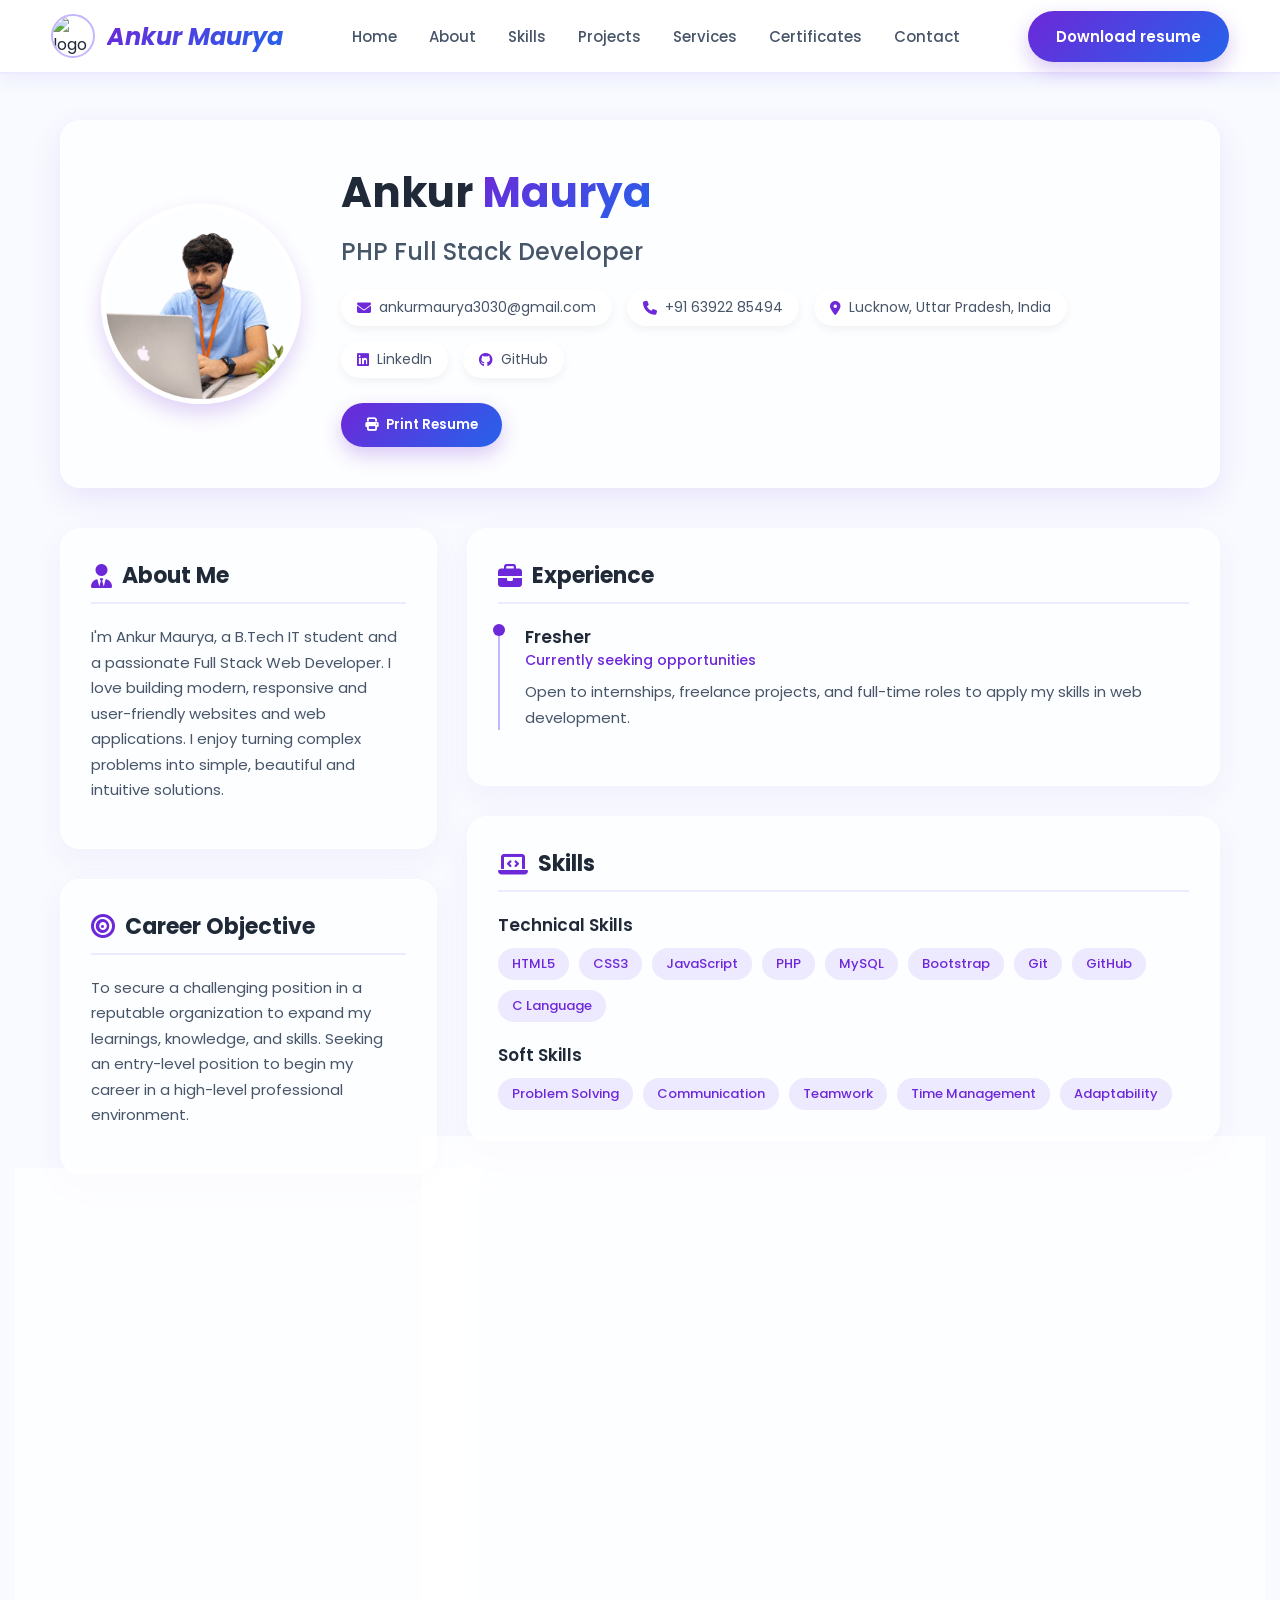
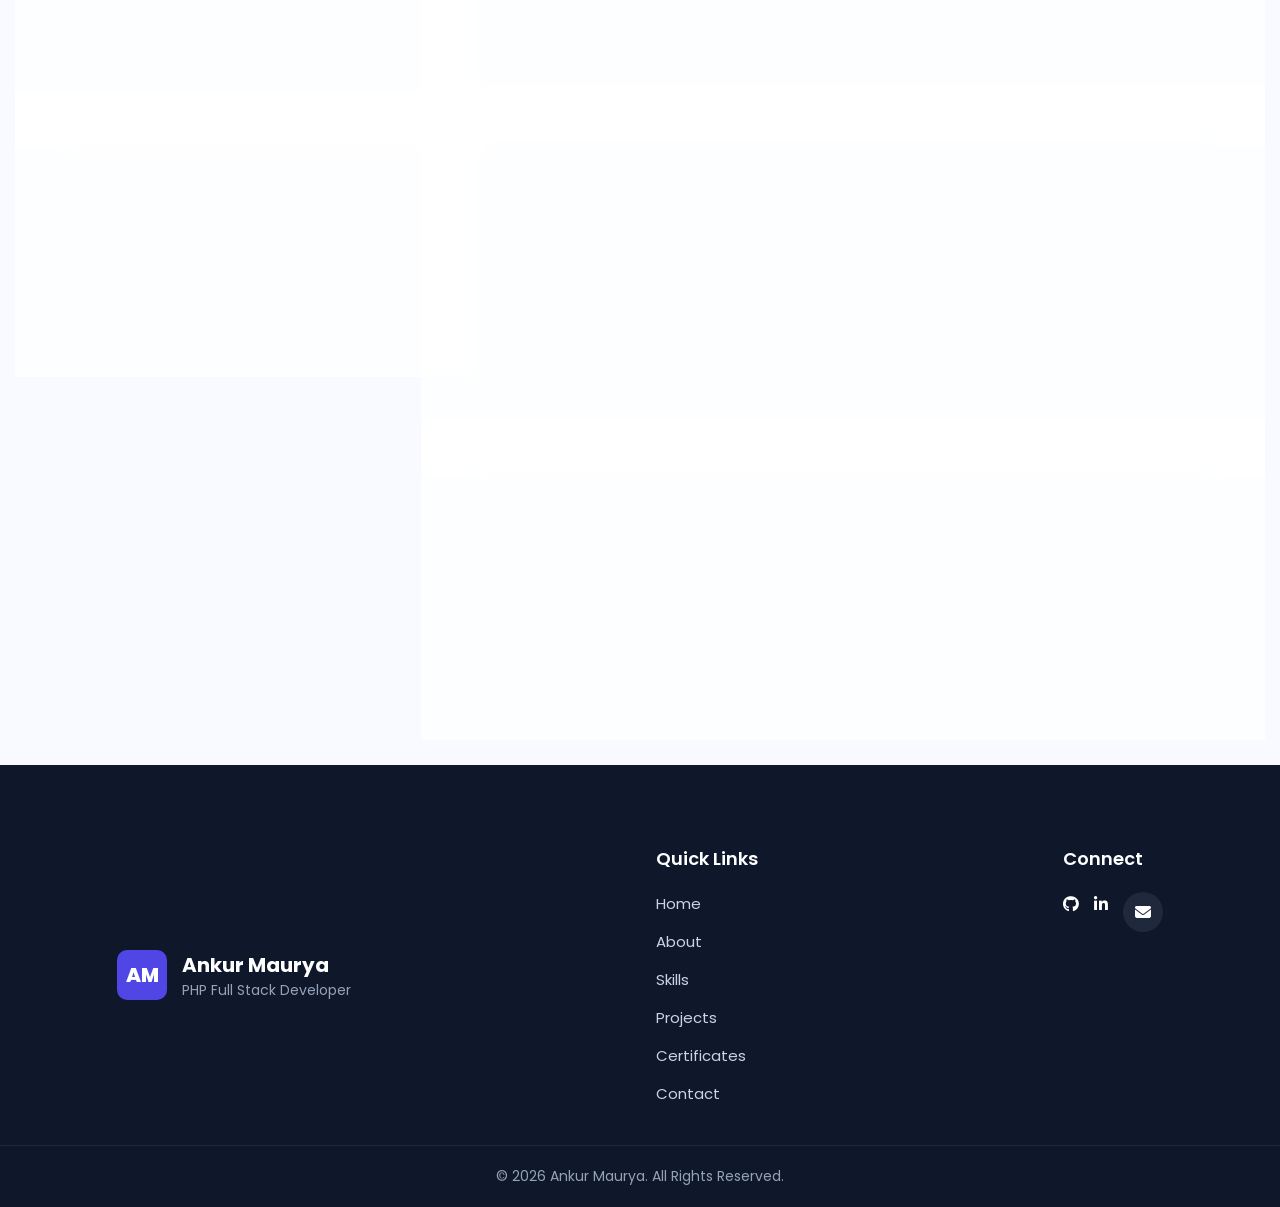
==== commit e47c51d6: "Updated GitHub and LinkedIn links" ====
--- a/resume.html
+++ b/resume.html
@@ -288,10 +288,10 @@
                     <div class="resume-contact-item">
                         <i class="fa-solid fa-location-dot"></i> Lucknow, Uttar Pradesh, India
                     </div>
-                    <a href="#" class="resume-contact-item" target="_blank">
+                    <a href="https://www.linkedin.com/in/ankur-maurya-35783b38a/" class="resume-contact-item" target="_blank">
                         <i class="fa-brands fa-linkedin"></i> LinkedIn
                     </a>
-                    <a href="#" class="resume-contact-item" target="_blank">
+                    <a href="https://github.com/ankur-maurya25" class="resume-contact-item" target="_blank">
                         <i class="fa-brands fa-github"></i> GitHub
                     </a>
                 </div>
@@ -450,8 +450,12 @@
             <div class="footer-connect">
                 <p class="footer-title">Connect</p>
                 <div class="footer-social-list">
-                    <a href="#" class="footer-social-icon" target="_blank"><i class="fa-brands fa-github"></i></a>
-                    <a href="#" class="footer-social-icon footer-icon-linkedin" target="_blank"><i class="fa-brands fa-linkedin-in"></i></a>
+                    <a href="https://github.com/ankur-maurya25" target="_blank" rel="noopener noreferrer">
+    <i class="fa-brands fa-github"></i>
+</a>
+                    <a href="https://www.linkedin.com/in/ankur-maurya-35783b38a/" target="_blank" rel="noopener noreferrer">
+    <i class="fa-brands fa-linkedin-in"></i>
+</a>
                     <a href="mailto:ankurmaurya3030@gmail.com" class="footer-social-icon footer-icon-mail"><i class="fa-solid fa-envelope"></i></a>
                 </div>
             </div>
--- a/assests/css/style.css
+++ b/assests/css/style.css
@@ -159,7 +159,7 @@
 }
 
 .nav-link.active::after {
-    width: 100%;
+    width: 0;
 }
 
 .nav-actions {
@@ -307,18 +307,18 @@
 }
 
 .hero-subtitle {
-    font-size: 20px;
+    font-size: 22px;
     color: #64748b;
     font-weight: 500;
-    margin-bottom: 8px;
+    margin-bottom: 12px;
 }
 
 .hero-title {
     font-size: 72px;
     font-weight: 900;
     color: #0f172a;
-    line-height: 1.1;
-    margin-bottom: 18px;
+    line-height: 1.2;
+    margin-bottom: 24px;
 }
 
 .hero-highlight {
@@ -328,10 +328,10 @@
 }
 
 .hero-role {
-    font-size: 26px;
+    font-size: 28px;
     font-weight: 700;
     color: #1e293b;
-    margin-bottom: 22px;
+    margin-bottom: 26px;
 }
 
 .hero-role-prefix {
@@ -344,18 +344,18 @@
 }
 
 .hero-text {
-    font-size: 17px;
-    line-height: 30px;
+    font-size: 18px;
+    line-height: 1.8;
     color: #64748b;
     max-width: 520px;
-    margin-bottom: 38px;
+    margin-bottom: 45px;
 }
 
 .hero-buttons {
     display: flex;
     align-items: center;
-    gap: 18px;
-    margin-bottom: 42px;
+    gap: 24px;
+    margin-bottom: 48px;
 }
 
 .hero-btn-primary {
@@ -399,7 +399,7 @@
 .hero-social {
     display: flex;
     align-items: center;
-    gap: 14px;
+    gap: 18px;
 }
 
 .hero-social-link {
@@ -606,6 +606,26 @@
     margin-bottom: 30px;
 }
 
+.experience-card {
+    position: relative;
+    width: 50%;
+    background: #ffffff;
+    padding: 30px;
+    border-radius: 20px;
+    box-shadow: 0 5px 20px rgba(0, 0, 0, 0.05);
+    border: 1px solid #e0e7ff;
+    display: flex;
+    align-items: flex-start;
+    gap: 20px;
+    transition: transform 0.3s ease, box-shadow 0.3s ease;
+}
+
+.experience-card:hover {
+    transform: translateY(-5px);
+    box-shadow: 0 10px 25px rgba(79, 70, 229, 0.1);
+    border-color: #c7d2fe;
+}
+
 .about-card {
     background: #ffffff;
     padding: 20px;
@@ -614,12 +634,12 @@
     border: 1px solid #e0e7ff;
     flex: 1;
     text-align: center;
-    transition: 0.4s ease;
+    transition: transform 0.3s ease, box-shadow 0.3s ease;
 }
 
 .about-card:hover {
-    transform: translateY(-8px);
-    box-shadow: 0 15px 30px rgba(79, 70, 229, 0.15);
+    transform: translateY(-5px);
+    box-shadow: 0 10px 25px rgba(79, 70, 229, 0.1);
     border-color: #c7d2fe;
 }
 
@@ -726,12 +746,12 @@
     gap: 10px;
     border: 1px solid #e0e7ff;
     width: 120px;
-    transition: 0.4s ease;
+    transition: transform 0.3s ease, box-shadow 0.3s ease;
 }
 
 .technology-card:hover {
-    transform: translateY(-8px);
-    box-shadow: 0 15px 30px rgba(79, 70, 229, 0.15);
+    transform: translateY(-5px);
+    box-shadow: 0 10px 25px rgba(79, 70, 229, 0.1);
     border-color: #c7d2fe;
 }
 
@@ -867,15 +887,15 @@
 .skill-card {
     background: #ffffff;
     padding: 25px;
-    border-radius: 15px;
+    border-radius: 20px;
     box-shadow: 0 5px 20px rgba(0, 0, 0, 0.05);
     border: 1px solid #e0e7ff;
-    transition: 0.4s ease;
+    transition: transform 0.3s ease, box-shadow 0.3s ease;
 }
 
 .skill-card:hover {
-    transform: translateY(-8px);
-    box-shadow: 0 15px 30px rgba(79, 70, 229, 0.15);
+    transform: translateY(-5px);
+    box-shadow: 0 10px 25px rgba(79, 70, 229, 0.1);
     border-color: #c7d2fe;
 }
 
@@ -1007,14 +1027,16 @@
     background: #ffffff;
     border-radius: 20px;
     overflow: hidden;
-    box-shadow: 0 10px 30px rgba(0, 0, 0, 0.08);
+    box-shadow: 0 5px 20px rgba(0, 0, 0, 0.05);
     border: 1px solid #e0e7ff;
-    transition: 0.4s ease;
+    transition: transform 0.3s ease, box-shadow 0.3s ease;
+    display: flex;
+    flex-direction: column;
 }
 
 .project-card:hover {
-    transform: translateY(-10px);
-    box-shadow: 0 20px 40px rgba(0, 0, 0, 0.12);
+    transform: translateY(-5px);
+    box-shadow: 0 10px 25px rgba(79, 70, 229, 0.1);
 }
 
 .project-img-container {
@@ -1048,6 +1070,26 @@
     color: #64748b;
     margin-bottom: 20px;
     line-height: 1.6;
+}
+
+.project-features {
+    display: flex;
+    flex-direction: column;
+    gap: 8px;
+    margin-bottom: 20px;
+}
+
+.project-features li {
+    display: flex;
+    align-items: center;
+    gap: 8px;
+    font-size: 14px;
+    color: #64748b;
+}
+
+.project-features li i {
+    color: #4f46e5;
+    font-size: 12px;
 }
 
 .project-tags {
@@ -1160,17 +1202,17 @@
 .service-card {
     width: calc(33.333% - 20px);
     background: #ffffff;
-    padding: 40px 30px;
+    padding: 30px;
     border-radius: 20px;
-    box-shadow: 0 10px 30px rgba(0, 0, 0, 0.05);
+    box-shadow: 0 5px 20px rgba(0, 0, 0, 0.05);
     border: 1px solid #e0e7ff;
+    transition: transform 0.3s ease, box-shadow 0.3s ease;
     text-align: center;
-    transition: 0.4s ease;
 }
 
 .service-card:hover {
-    transform: translateY(-10px);
-    box-shadow: 0 15px 35px rgba(79, 70, 229, 0.15);
+    transform: translateY(-5px);
+    box-shadow: 0 10px 25px rgba(79, 70, 229, 0.1);
     border-color: #c7d2fe;
 }
 
@@ -1412,17 +1454,17 @@
     background: #ffffff;
     border-radius: 20px;
     overflow: hidden;
-    box-shadow: 0 10px 30px rgba(0, 0, 0, 0.05);
+    box-shadow: 0 5px 20px rgba(0, 0, 0, 0.05);
     border: 1px solid #e0e7ff;
     padding: 20px;
     display: flex;
     flex-direction: column;
-    transition: 0.4s ease;
+    transition: transform 0.3s ease, box-shadow 0.3s ease;
 }
 
 .certificate-card:hover {
-    transform: translateY(-8px);
-    box-shadow: 0 15px 35px rgba(0, 0, 0, 0.1);
+    transform: translateY(-5px);
+    box-shadow: 0 10px 25px rgba(79, 70, 229, 0.1);
 }
 
 .certificate-img-container {
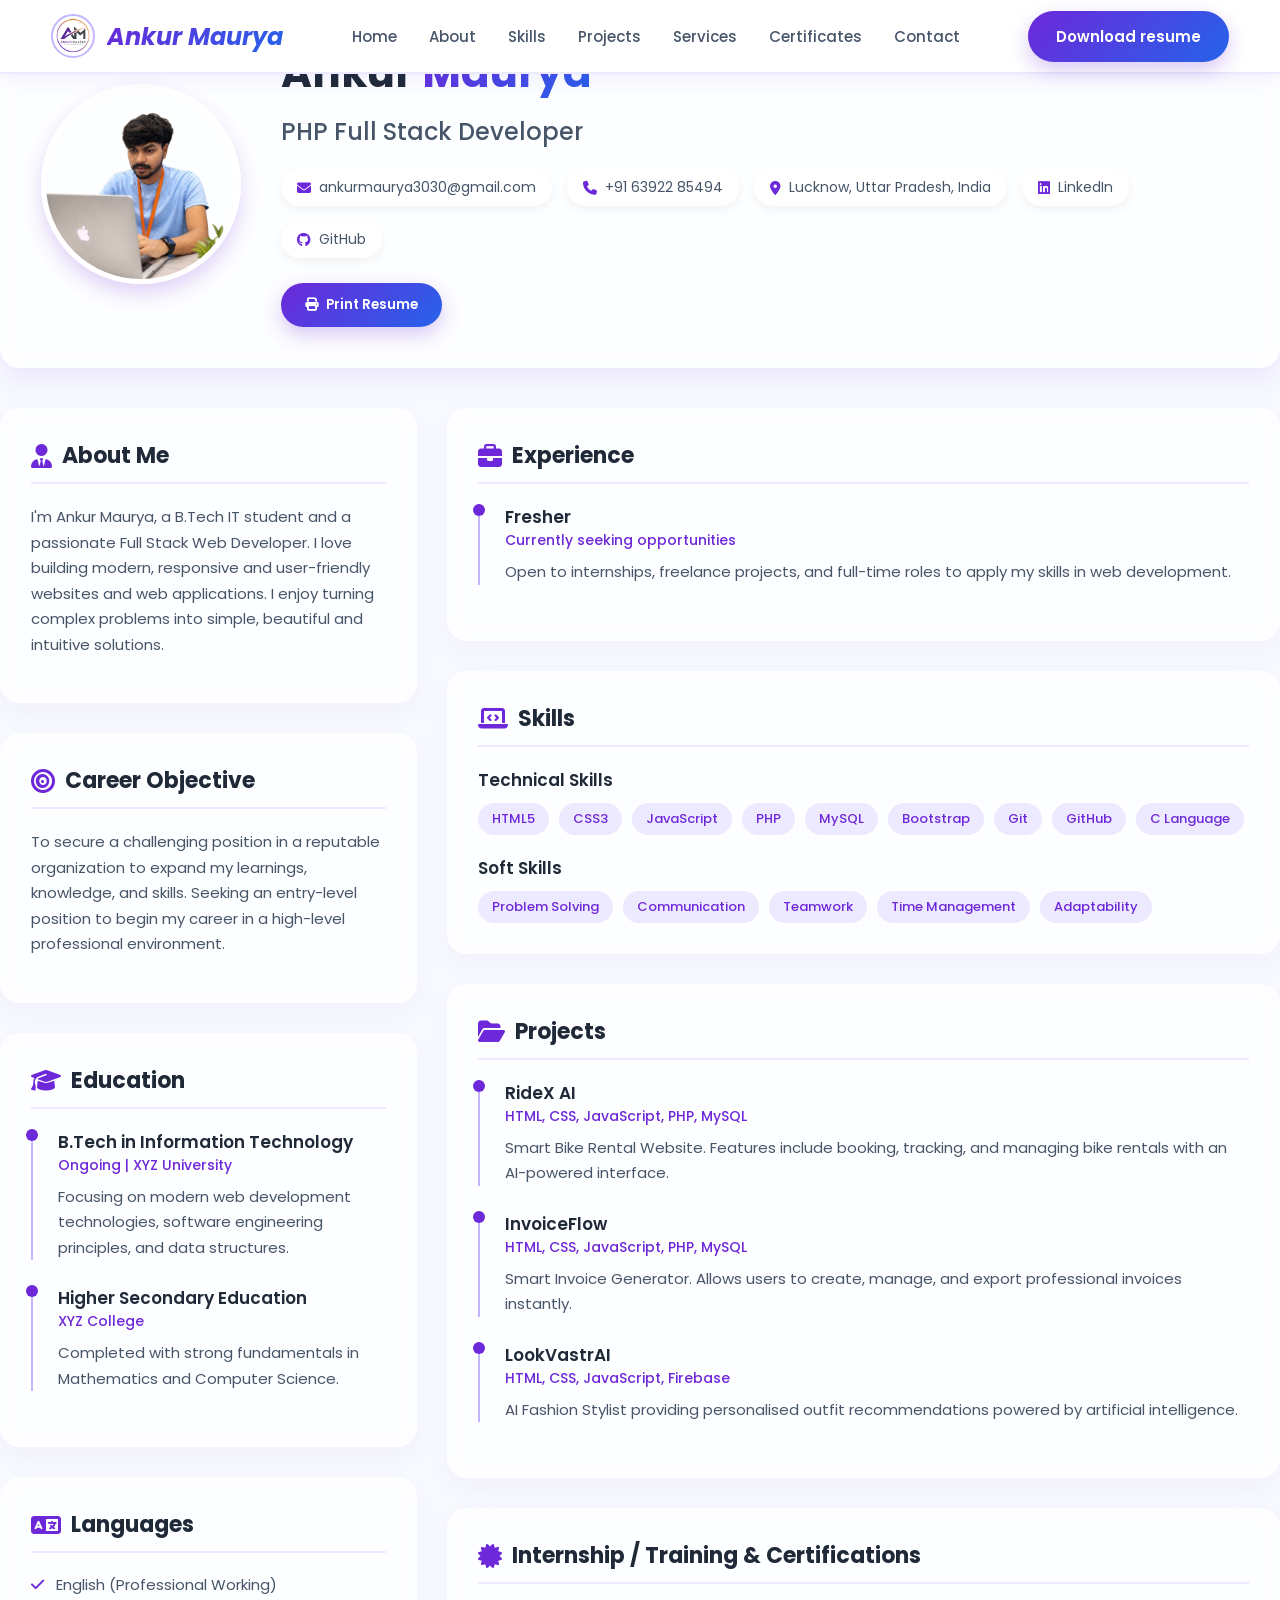
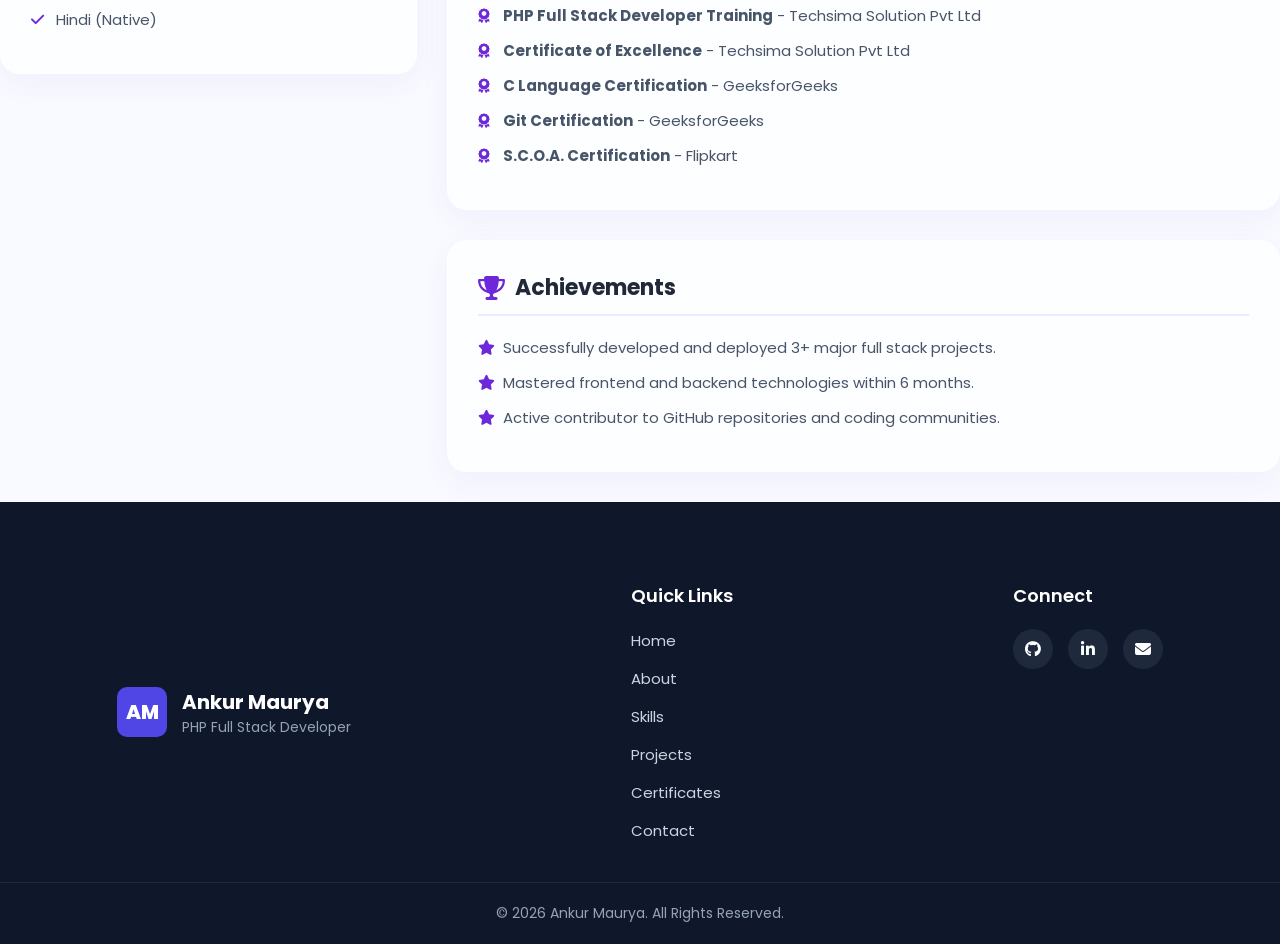
==== commit bc6945fe: "Added favicon and updated resume page" ====
--- a/resume.html
+++ b/resume.html
@@ -1,18 +1,22 @@
 <!DOCTYPE html>
 <html lang="en">
+
 <head>
     <meta charset="UTF-8">
     <meta name="viewport" content="width=device-width, initial-scale=1.0">
     <title>Resume - Ankur Maurya</title>
     <link href="assests/css/style.css" rel="stylesheet">
     <link rel="stylesheet" href="https://cdnjs.cloudflare.com/ajax/libs/font-awesome/6.7.2/css/all.min.css">
-    <link href="https://fonts.googleapis.com/css2?family=Poppins:wght@300;400;500;600;700;800&display=swap" rel="stylesheet">
+    <link href="https://fonts.googleapis.com/css2?family=Poppins:wght@300;400;500;600;700;800&display=swap"
+        rel="stylesheet">
     <style>
+        <link rel="icon" type="image/png" href="assests/images/logo.png">
         .resume-container {
             max-width: 1200px;
             margin: 120px auto 50px auto;
             padding: 0 20px;
         }
+
         .resume-header-section {
             background: rgba(255, 255, 255, 0.7);
             backdrop-filter: blur(10px);
@@ -25,6 +29,7 @@
             box-shadow: 0 10px 30px rgba(109, 40, 217, 0.1);
             margin-bottom: 40px;
         }
+
         .resume-profile-img {
             width: 200px;
             height: 200px;
@@ -33,27 +38,32 @@
             border: 5px solid #fff;
             box-shadow: 0 10px 20px rgba(109, 40, 217, 0.2);
         }
+
         .resume-header-info h1 {
             font-size: 42px;
             color: #1f2937;
             margin-bottom: 10px;
         }
+
         .resume-header-info h1 span {
             background: linear-gradient(135deg, #6d28d9, #2563eb);
             -webkit-background-clip: text;
             -webkit-text-fill-color: transparent;
         }
+
         .resume-job-title {
             font-size: 24px;
             color: #475569;
             font-weight: 500;
             margin-bottom: 20px;
         }
+
         .resume-contact-list {
             display: flex;
             flex-wrap: wrap;
             gap: 15px;
         }
+
         .resume-contact-item {
             display: flex;
             align-items: center;
@@ -65,14 +75,17 @@
             color: #475569;
             box-shadow: 0 4px 10px rgba(0, 0, 0, 0.05);
         }
+
         .resume-contact-item i {
             color: #6d28d9;
         }
+
         .resume-actions {
             margin-top: 25px;
             display: flex;
             gap: 15px;
         }
+
         .resume-btn {
             display: inline-flex;
             align-items: center;
@@ -84,27 +97,32 @@
             background: linear-gradient(135deg, #6d28d9, #2563eb);
             box-shadow: 0 8px 20px rgba(109, 40, 217, 0.25);
         }
+
         .resume-btn:hover {
             transform: translateY(-3px);
             box-shadow: 0 12px 28px rgba(109, 40, 217, 0.35);
             color: #fff;
         }
+
         .resume-btn-secondary {
             background: #fff;
             color: #6d28d9;
             border: 2px solid #ede9fe;
             box-shadow: 0 4px 10px rgba(0, 0, 0, 0.05);
         }
+
         .resume-btn-secondary:hover {
             border-color: #c4b5fd;
             background: #f8faff;
             color: #6d28d9;
         }
+
         .resume-grid {
             display: grid;
             grid-template-columns: 1fr 2fr;
             gap: 30px;
         }
+
         .resume-card {
             background: rgba(255, 255, 255, 0.7);
             backdrop-filter: blur(10px);
@@ -115,10 +133,12 @@
             margin-bottom: 30px;
             transition: 0.3s;
         }
+
         .resume-card:hover {
             transform: translateY(-5px);
             box-shadow: 0 15px 35px rgba(109, 40, 217, 0.1);
         }
+
         .resume-section-title {
             font-size: 22px;
             color: #1f2937;
@@ -129,22 +149,26 @@
             border-bottom: 2px solid #ede9fe;
             padding-bottom: 10px;
         }
+
         .resume-section-title i {
             color: #6d28d9;
             font-size: 24px;
         }
+
         .resume-text {
             color: #475569;
             line-height: 1.7;
             font-size: 15px;
             margin-bottom: 15px;
         }
+
         .resume-timeline-item {
             position: relative;
             padding-left: 25px;
             margin-bottom: 25px;
             border-left: 2px solid #c4b5fd;
         }
+
         .resume-timeline-item::before {
             content: "";
             position: absolute;
@@ -155,22 +179,26 @@
             border-radius: 50%;
             background: #6d28d9;
         }
+
         .resume-item-title {
             font-weight: 600;
             color: #1f2937;
             font-size: 17px;
         }
+
         .resume-item-subtitle {
             color: #6d28d9;
             font-size: 14px;
             font-weight: 500;
             margin-bottom: 8px;
         }
+
         .resume-tag-container {
             display: flex;
             flex-wrap: wrap;
             gap: 10px;
         }
+
         .resume-tag {
             background: #ede9fe;
             color: #6d28d9;
@@ -179,9 +207,11 @@
             font-size: 13px;
             font-weight: 500;
         }
+
         .resume-list {
             list-style: none;
         }
+
         .resume-list li {
             position: relative;
             padding-left: 25px;
@@ -189,50 +219,65 @@
             color: #475569;
             font-size: 15px;
         }
+
         .resume-list li i {
             position: absolute;
             left: 0;
             top: 4px;
             color: #6d28d9;
         }
+
         @media (max-width: 991px) {
             .resume-grid {
                 grid-template-columns: 1fr;
             }
+
             .resume-header-section {
                 flex-direction: column;
                 text-align: center;
             }
+
             .resume-contact-list {
                 justify-content: center;
             }
+
             .resume-actions {
                 justify-content: center;
             }
         }
+
         @media print {
             body {
                 background: #fff;
             }
-            .header, .footer, .back-top, .resume-actions, .side-menu {
+
+            .header,
+            .footer,
+            .back-top,
+            .resume-actions,
+            .side-menu {
                 display: none !important;
             }
+
             .resume-container {
                 margin: 0;
                 padding: 0;
             }
-            .resume-header-section, .resume-card {
+
+            .resume-header-section,
+            .resume-card {
                 box-shadow: none;
                 border: none;
             }
         }
     </style>
 </head>
+
 <body>
     <header class="header">
         <nav class="nav">
             <div class="nav-logo">
-                <img src="images/logo.png" alt="logo" class="nav-img">
+                <img src="assests/images/logo.png" alt="logo" class="nav-img">
                 <div class="nav-text">
                     <h2><i><b>Ankur Maurya</b></i></h2>
                 </div>
@@ -253,7 +298,7 @@
                 </div>
             </div>
         </nav>
-        
+
         <div class="side-menu" id="sideMenu">
             <span class="side-menu-close" id="closeBtn">&times;</span>
             <div class="side-menu-user">
@@ -277,7 +322,7 @@
             <div class="resume-header-info">
                 <h1>Ankur <span>Maurya</span></h1>
                 <div class="resume-job-title">PHP Full Stack Developer</div>
-                
+
                 <div class="resume-contact-list">
                     <div class="resume-contact-item">
                         <i class="fa-solid fa-envelope"></i> ankurmaurya3030@gmail.com
@@ -288,19 +333,20 @@
                     <div class="resume-contact-item">
                         <i class="fa-solid fa-location-dot"></i> Lucknow, Uttar Pradesh, India
                     </div>
-                    <a href="https://www.linkedin.com/in/ankur-maurya-35783b38a/" class="resume-contact-item" target="_blank">
+                    <a href="https://www.linkedin.com/in/ankur-maurya-35783b38a/" class="resume-contact-item"
+                        target="_blank">
                         <i class="fa-brands fa-linkedin"></i> LinkedIn
                     </a>
                     <a href="https://github.com/ankur-maurya25" class="resume-contact-item" target="_blank">
                         <i class="fa-brands fa-github"></i> GitHub
                     </a>
                 </div>
-                
+
                 <div class="resume-actions">
                     <button class="resume-btn" onclick="window.print()">
                         <i class="fa-solid fa-print"></i> Print Resume
                     </button>
-                    
+
                 </div>
             </div>
         </div>
@@ -310,30 +356,36 @@
                 <div class="resume-card" data-animate="fade-right">
                     <h2 class="resume-section-title"><i class="fa-solid fa-user-tie"></i> About Me</h2>
                     <p class="resume-text">
-                        I'm Ankur Maurya, a B.Tech IT student and a passionate Full Stack Web Developer. I love building modern, responsive and user-friendly websites and web applications. I enjoy turning complex problems into simple, beautiful and intuitive solutions.
+                        I'm Ankur Maurya, a B.Tech IT student and a passionate Full Stack Web Developer. I love building
+                        modern, responsive and user-friendly websites and web applications. I enjoy turning complex
+                        problems into simple, beautiful and intuitive solutions.
                     </p>
                 </div>
 
                 <div class="resume-card" data-animate="fade-right">
                     <h2 class="resume-section-title"><i class="fa-solid fa-bullseye"></i> Career Objective</h2>
                     <p class="resume-text">
-                        To secure a challenging position in a reputable organization to expand my learnings, knowledge, and skills. Seeking an entry-level position to begin my career in a high-level professional environment.
+                        To secure a challenging position in a reputable organization to expand my learnings, knowledge,
+                        and skills. Seeking an entry-level position to begin my career in a high-level professional
+                        environment.
                     </p>
                 </div>
 
                 <div class="resume-card" data-animate="fade-right">
                     <h2 class="resume-section-title"><i class="fa-solid fa-graduation-cap"></i> Education</h2>
-                    
+
                     <div class="resume-timeline-item">
                         <div class="resume-item-title">B.Tech in Information Technology</div>
                         <div class="resume-item-subtitle">Ongoing | XYZ University</div>
-                        <p class="resume-text">Focusing on modern web development technologies, software engineering principles, and data structures.</p>
-                    </div>
-                    
+                        <p class="resume-text">Focusing on modern web development technologies, software engineering
+                            principles, and data structures.</p>
+                    </div>
+
                     <div class="resume-timeline-item">
                         <div class="resume-item-title">Higher Secondary Education</div>
                         <div class="resume-item-subtitle">XYZ College</div>
-                        <p class="resume-text">Completed with strong fundamentals in Mathematics and Computer Science.</p>
+                        <p class="resume-text">Completed with strong fundamentals in Mathematics and Computer Science.
+                        </p>
                     </div>
                 </div>
 
@@ -352,13 +404,14 @@
                     <div class="resume-timeline-item">
                         <div class="resume-item-title">Fresher</div>
                         <div class="resume-item-subtitle">Currently seeking opportunities</div>
-                        <p class="resume-text">Open to internships, freelance projects, and full-time roles to apply my skills in web development.</p>
-                    </div>
-                </div>
-                
+                        <p class="resume-text">Open to internships, freelance projects, and full-time roles to apply my
+                            skills in web development.</p>
+                    </div>
+                </div>
+
                 <div class="resume-card" data-animate="fade-left">
                     <h2 class="resume-section-title"><i class="fa-solid fa-laptop-code"></i> Skills</h2>
-                    
+
                     <h3 class="resume-item-title" style="margin-bottom: 10px;">Technical Skills</h3>
                     <div class="resume-tag-container" style="margin-bottom: 20px;">
                         <span class="resume-tag">HTML5</span>
@@ -384,32 +437,39 @@
 
                 <div class="resume-card" data-animate="fade-left">
                     <h2 class="resume-section-title"><i class="fa-solid fa-folder-open"></i> Projects</h2>
-                    
+
                     <div class="resume-timeline-item">
                         <div class="resume-item-title">RideX AI</div>
                         <div class="resume-item-subtitle">HTML, CSS, JavaScript, PHP, MySQL</div>
-                        <p class="resume-text">Smart Bike Rental Website. Features include booking, tracking, and managing bike rentals with an AI-powered interface.</p>
-                    </div>
-                    
+                        <p class="resume-text">Smart Bike Rental Website. Features include booking, tracking, and
+                            managing bike rentals with an AI-powered interface.</p>
+                    </div>
+
                     <div class="resume-timeline-item">
                         <div class="resume-item-title">InvoiceFlow</div>
                         <div class="resume-item-subtitle">HTML, CSS, JavaScript, PHP, MySQL</div>
-                        <p class="resume-text">Smart Invoice Generator. Allows users to create, manage, and export professional invoices instantly.</p>
+                        <p class="resume-text">Smart Invoice Generator. Allows users to create, manage, and export
+                            professional invoices instantly.</p>
                     </div>
 
                     <div class="resume-timeline-item">
                         <div class="resume-item-title">LookVastrAI</div>
                         <div class="resume-item-subtitle">HTML, CSS, JavaScript, Firebase</div>
-                        <p class="resume-text">AI Fashion Stylist providing personalised outfit recommendations powered by artificial intelligence.</p>
-                    </div>
-                </div>
-                
+                        <p class="resume-text">AI Fashion Stylist providing personalised outfit recommendations powered
+                            by artificial intelligence.</p>
+                    </div>
+                </div>
+
                 <div class="resume-card" data-animate="fade-left">
-                    <h2 class="resume-section-title"><i class="fa-solid fa-certificate"></i> Internship / Training & Certifications</h2>
+                    <h2 class="resume-section-title"><i class="fa-solid fa-certificate"></i> Internship / Training &
+                        Certifications</h2>
                     <ul class="resume-list">
-                        <li><i class="fa-solid fa-award"></i> <strong>PHP Full Stack Developer Training</strong> - Techsima Solution Pvt Ltd</li>
-                        <li><i class="fa-solid fa-award"></i> <strong>Certificate of Excellence</strong> - Techsima Solution Pvt Ltd</li>
-                        <li><i class="fa-solid fa-award"></i> <strong>C Language Certification</strong> - GeeksforGeeks</li>
+                        <li><i class="fa-solid fa-award"></i> <strong>PHP Full Stack Developer Training</strong> -
+                            Techsima Solution Pvt Ltd</li>
+                        <li><i class="fa-solid fa-award"></i> <strong>Certificate of Excellence</strong> - Techsima
+                            Solution Pvt Ltd</li>
+                        <li><i class="fa-solid fa-award"></i> <strong>C Language Certification</strong> - GeeksforGeeks
+                        </li>
                         <li><i class="fa-solid fa-award"></i> <strong>Git Certification</strong> - GeeksforGeeks</li>
                         <li><i class="fa-solid fa-award"></i> <strong>S.C.O.A. Certification</strong> - Flipkart</li>
                     </ul>
@@ -418,9 +478,12 @@
                 <div class="resume-card" data-animate="fade-left">
                     <h2 class="resume-section-title"><i class="fa-solid fa-trophy"></i> Achievements</h2>
                     <ul class="resume-list">
-                        <li><i class="fa-solid fa-star"></i> Successfully developed and deployed 3+ major full stack projects.</li>
-                        <li><i class="fa-solid fa-star"></i> Mastered frontend and backend technologies within 6 months.</li>
-                        <li><i class="fa-solid fa-star"></i> Active contributor to GitHub repositories and coding communities.</li>
+                        <li><i class="fa-solid fa-star"></i> Successfully developed and deployed 3+ major full stack
+                            projects.</li>
+                        <li><i class="fa-solid fa-star"></i> Mastered frontend and backend technologies within 6 months.
+                        </li>
+                        <li><i class="fa-solid fa-star"></i> Active contributor to GitHub repositories and coding
+                            communities.</li>
                     </ul>
                 </div>
             </div>
@@ -439,24 +502,20 @@
             <div class="footer-links">
                 <p class="footer-title">Quick Links</p>
                 <div class="footer-nav">
-                    <a href="index.html#home" class="footer-link">Home</a>
-                    <a href="index.html#about" class="footer-link">About</a>
-                    <a href="index.html#skills" class="footer-link">Skills</a>
-                    <a href="index.html#projects" class="footer-link">Projects</a>
-                    <a href="index.html#certificates" class="footer-link">Certificates</a>
-                    <a href="index.html#contact" class="footer-link">Contact</a>
+                    <a href="#home" class="footer-link">Home</a>
+                    <a href="#about" class="footer-link">About</a>
+                    <a href="#skills" class="footer-link">Skills</a>
+                    <a href="#projects" class="footer-link">Projects</a>
+                    <a href="#certificates" class="footer-link">Certificates</a>
+                    <a href="#contact" class="footer-link">Contact</a>
                 </div>
             </div>
             <div class="footer-connect">
                 <p class="footer-title">Connect</p>
                 <div class="footer-social-list">
-                    <a href="https://github.com/ankur-maurya25" target="_blank" rel="noopener noreferrer">
-    <i class="fa-brands fa-github"></i>
-</a>
-                    <a href="https://www.linkedin.com/in/ankur-maurya-35783b38a/" target="_blank" rel="noopener noreferrer">
-    <i class="fa-brands fa-linkedin-in"></i>
-</a>
-                    <a href="mailto:ankurmaurya3030@gmail.com" class="footer-social-icon footer-icon-mail"><i class="fa-solid fa-envelope"></i></a>
+                    <a href="https://github.com/ankur-maurya25" class="footer-social-icon" target="_blank" rel="noopener noreferrer" aria-label="GitHub Profile"><i class="fa-brands fa-github"></i></a>
+                    <a href="https://linkedin.com/in/ankur-maurya25" class="footer-social-icon footer-icon-linkedin" target="_blank" rel="noopener noreferrer" aria-label="LinkedIn Profile"><i class="fa-brands fa-linkedin-in"></i></a>
+                    <a href="mailto:ankurmaurya3030@gmail.com" class="footer-social-icon footer-icon-mail" aria-label="Send Email"><i class="fa-solid fa-envelope"></i></a>
                 </div>
             </div>
         </div>
@@ -471,4 +530,5 @@
 
     <script src="assests/js/script.js"></script>
 </body>
-</html>
+
+</html>
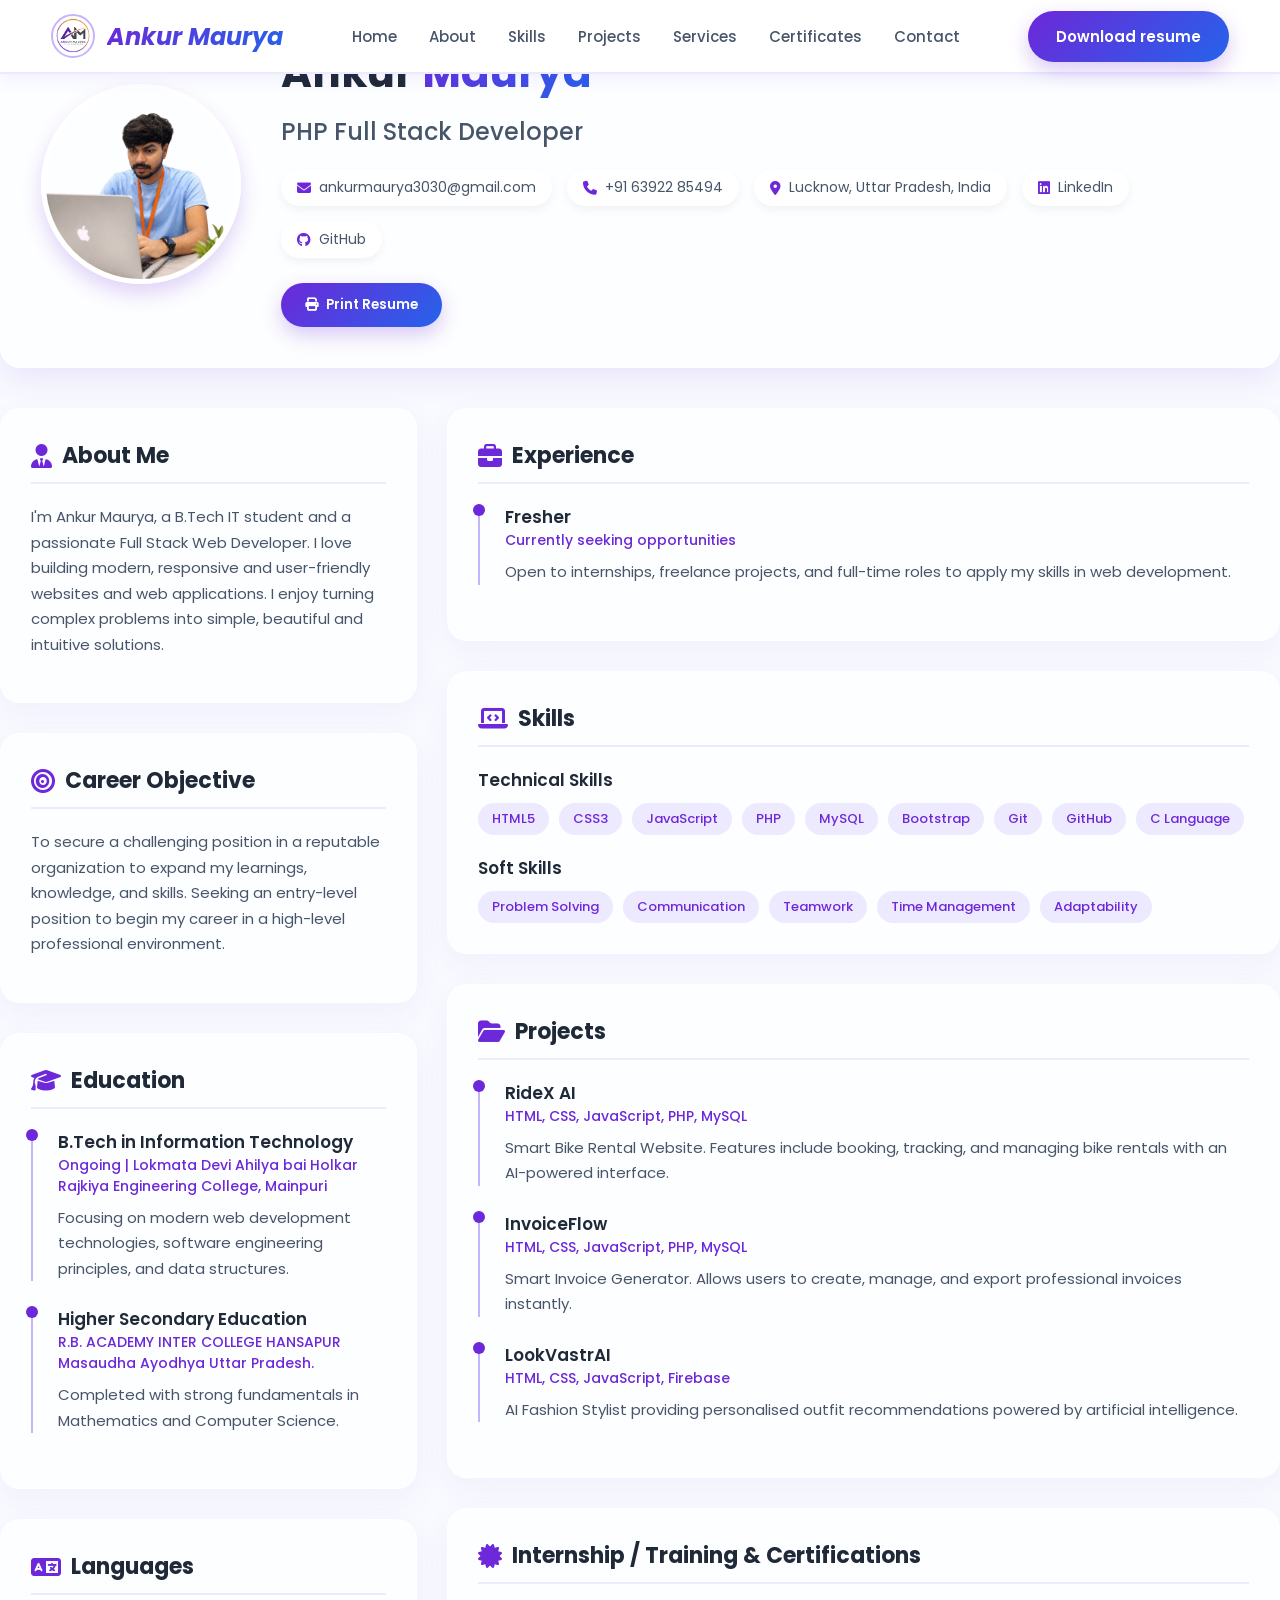
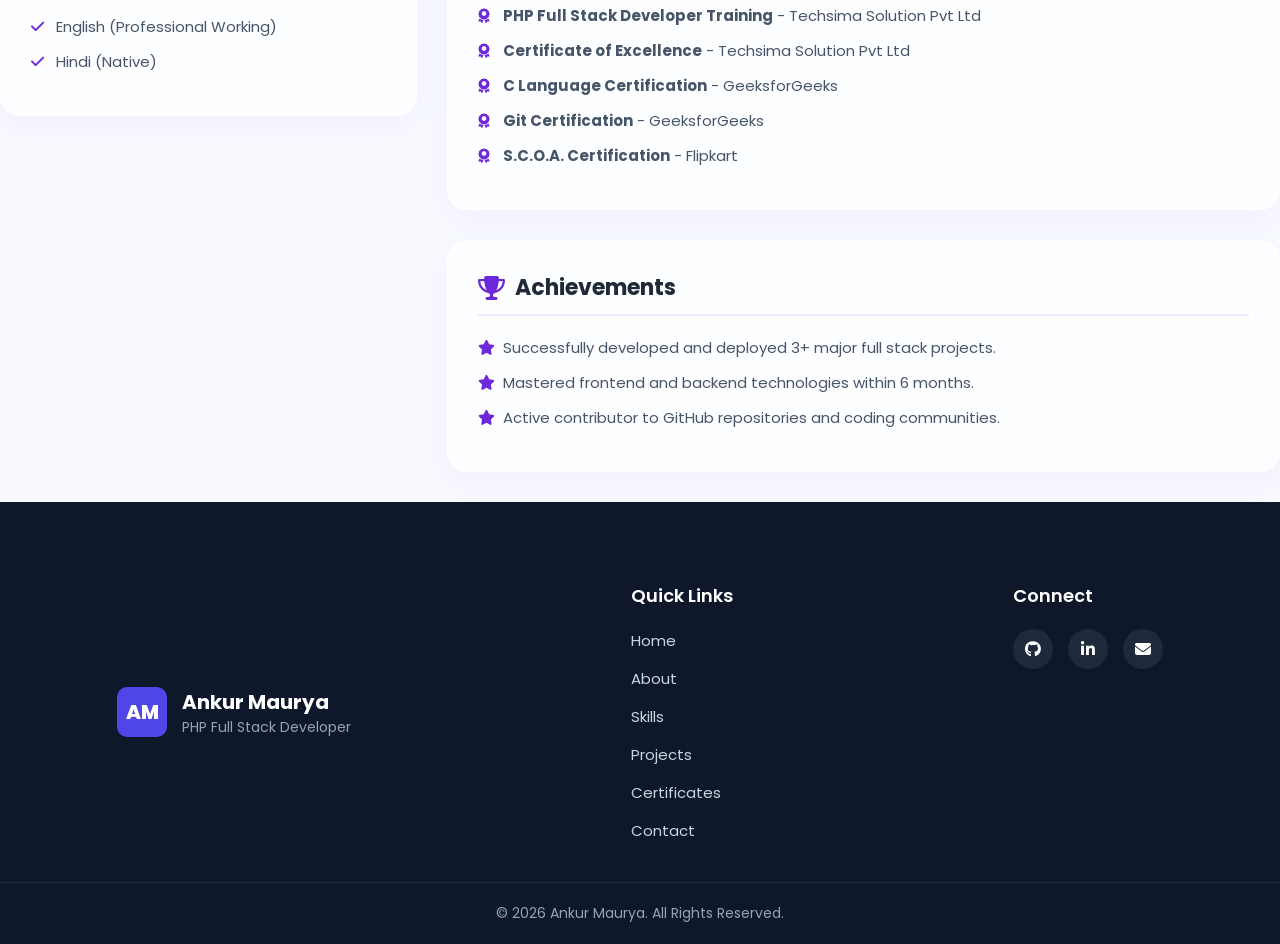
==== commit 0cfcb6c7: "resume form update" ====
--- a/resume.html
+++ b/resume.html
@@ -376,14 +376,14 @@
 
                     <div class="resume-timeline-item">
                         <div class="resume-item-title">B.Tech in Information Technology</div>
-                        <div class="resume-item-subtitle">Ongoing | XYZ University</div>
+                        <div class="resume-item-subtitle">Ongoing | Lokmata Devi Ahilya bai Holkar Rajkiya Engineering College, Mainpuri</div>
                         <p class="resume-text">Focusing on modern web development technologies, software engineering
                             principles, and data structures.</p>
                     </div>
 
                     <div class="resume-timeline-item">
                         <div class="resume-item-title">Higher Secondary Education</div>
-                        <div class="resume-item-subtitle">XYZ College</div>
+                        <div class="resume-item-subtitle"> R.B. ACADEMY INTER COLLEGE HANSAPUR Masaudha Ayodhya Uttar Pradesh.</div>
                         <p class="resume-text">Completed with strong fundamentals in Mathematics and Computer Science.
                         </p>
                     </div>
--- a/assests/css/style.css
+++ b/assests/css/style.css
@@ -1752,6 +1752,19 @@
     display: none;
     align-items: center;
     gap: 8px;
+}
+
+.contact-form-error {
+    padding: 15px;
+    background: #fee2e2;
+    color: #991b1b;
+    border-radius: 10px;
+    font-size: 14px;
+    font-weight: 600;
+    display: none;
+    align-items: center;
+    gap: 8px;
+    margin-bottom: 20px;
 }
 
 .contact-btn {
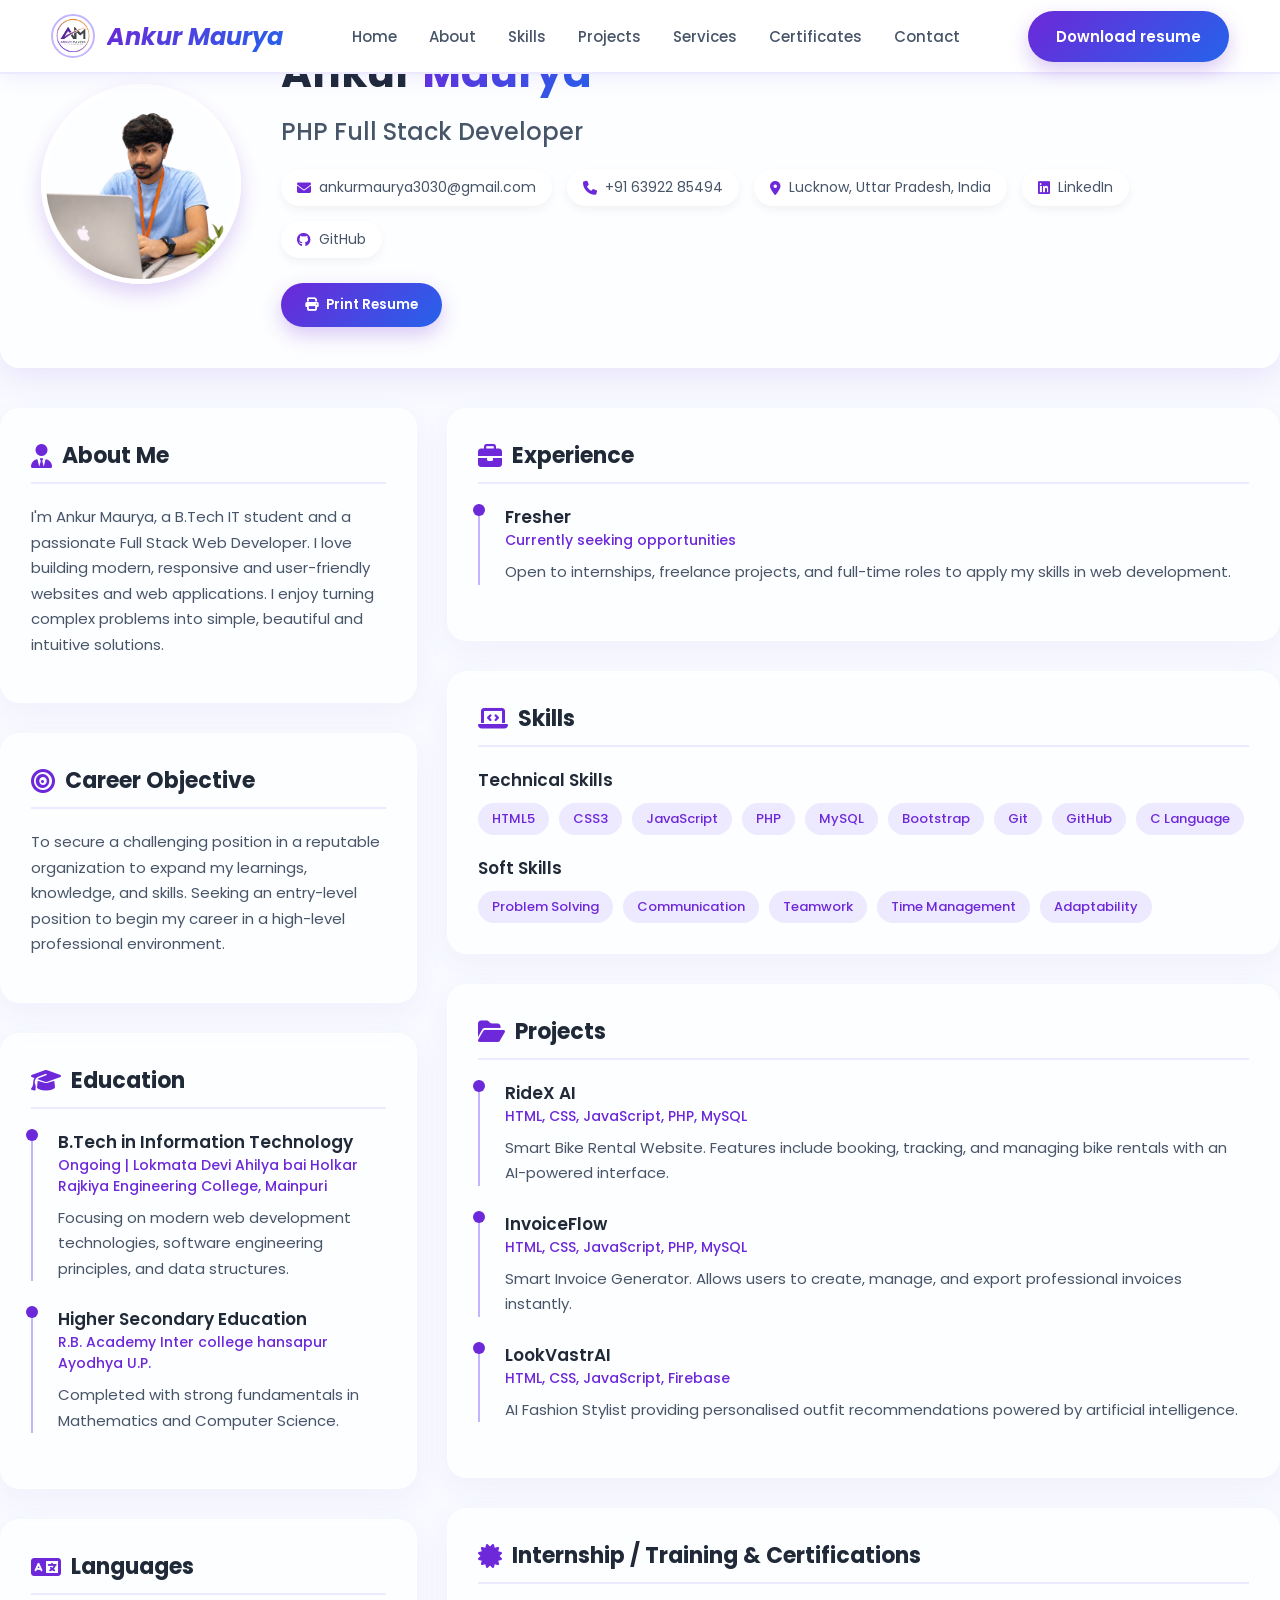
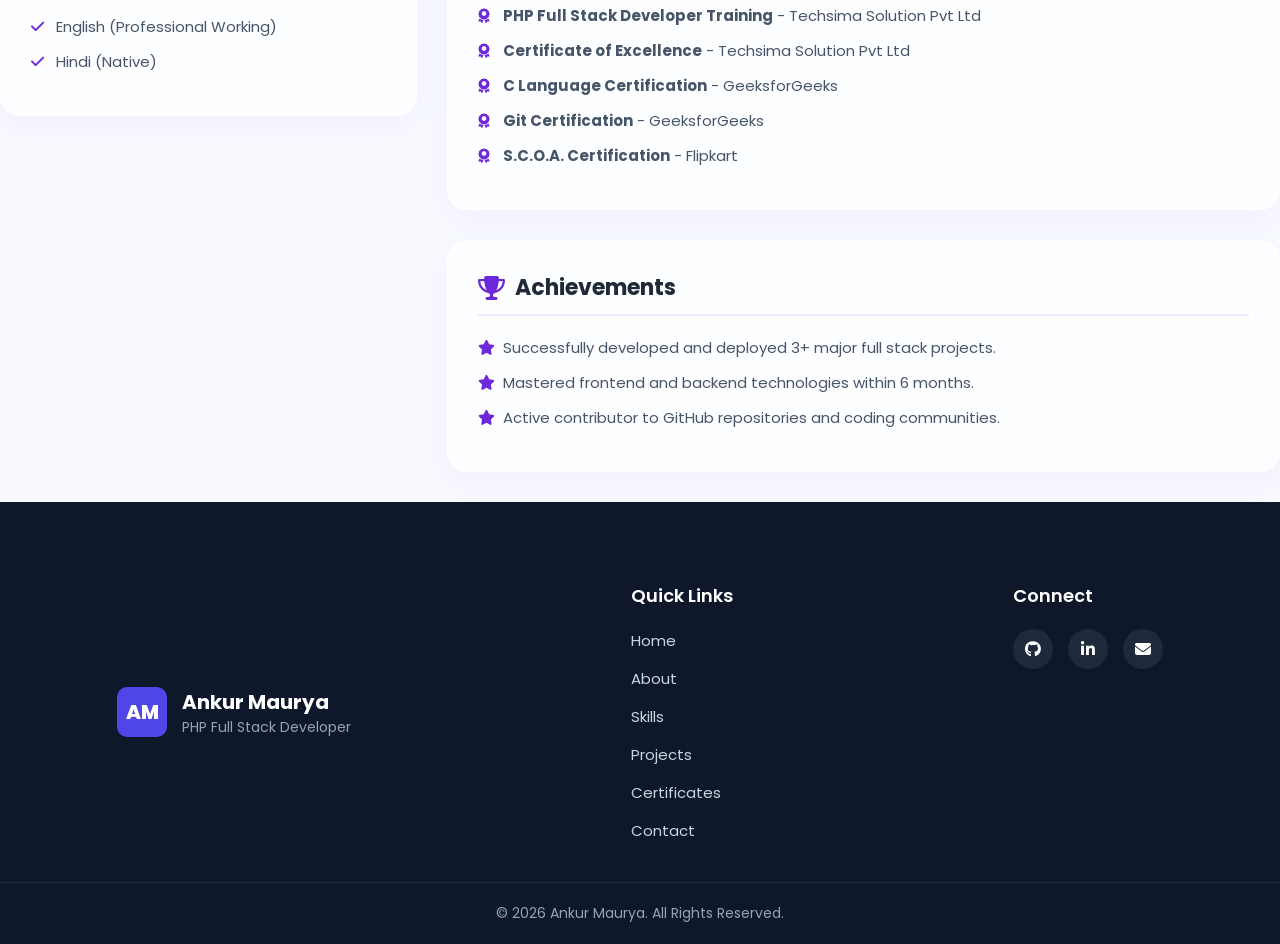
==== commit f51fdff7: "Update education details in resume" ====
--- a/resume.html
+++ b/resume.html
@@ -383,7 +383,7 @@
 
                     <div class="resume-timeline-item">
                         <div class="resume-item-title">Higher Secondary Education</div>
-                        <div class="resume-item-subtitle"> R.B. ACADEMY INTER COLLEGE HANSAPUR Masaudha Ayodhya Uttar Pradesh.</div>
+                        <div class="resume-item-subtitle">R.B. Academy Inter college hansapur Ayodhya U.P.</div>
                         <p class="resume-text">Completed with strong fundamentals in Mathematics and Computer Science.
                         </p>
                     </div>
